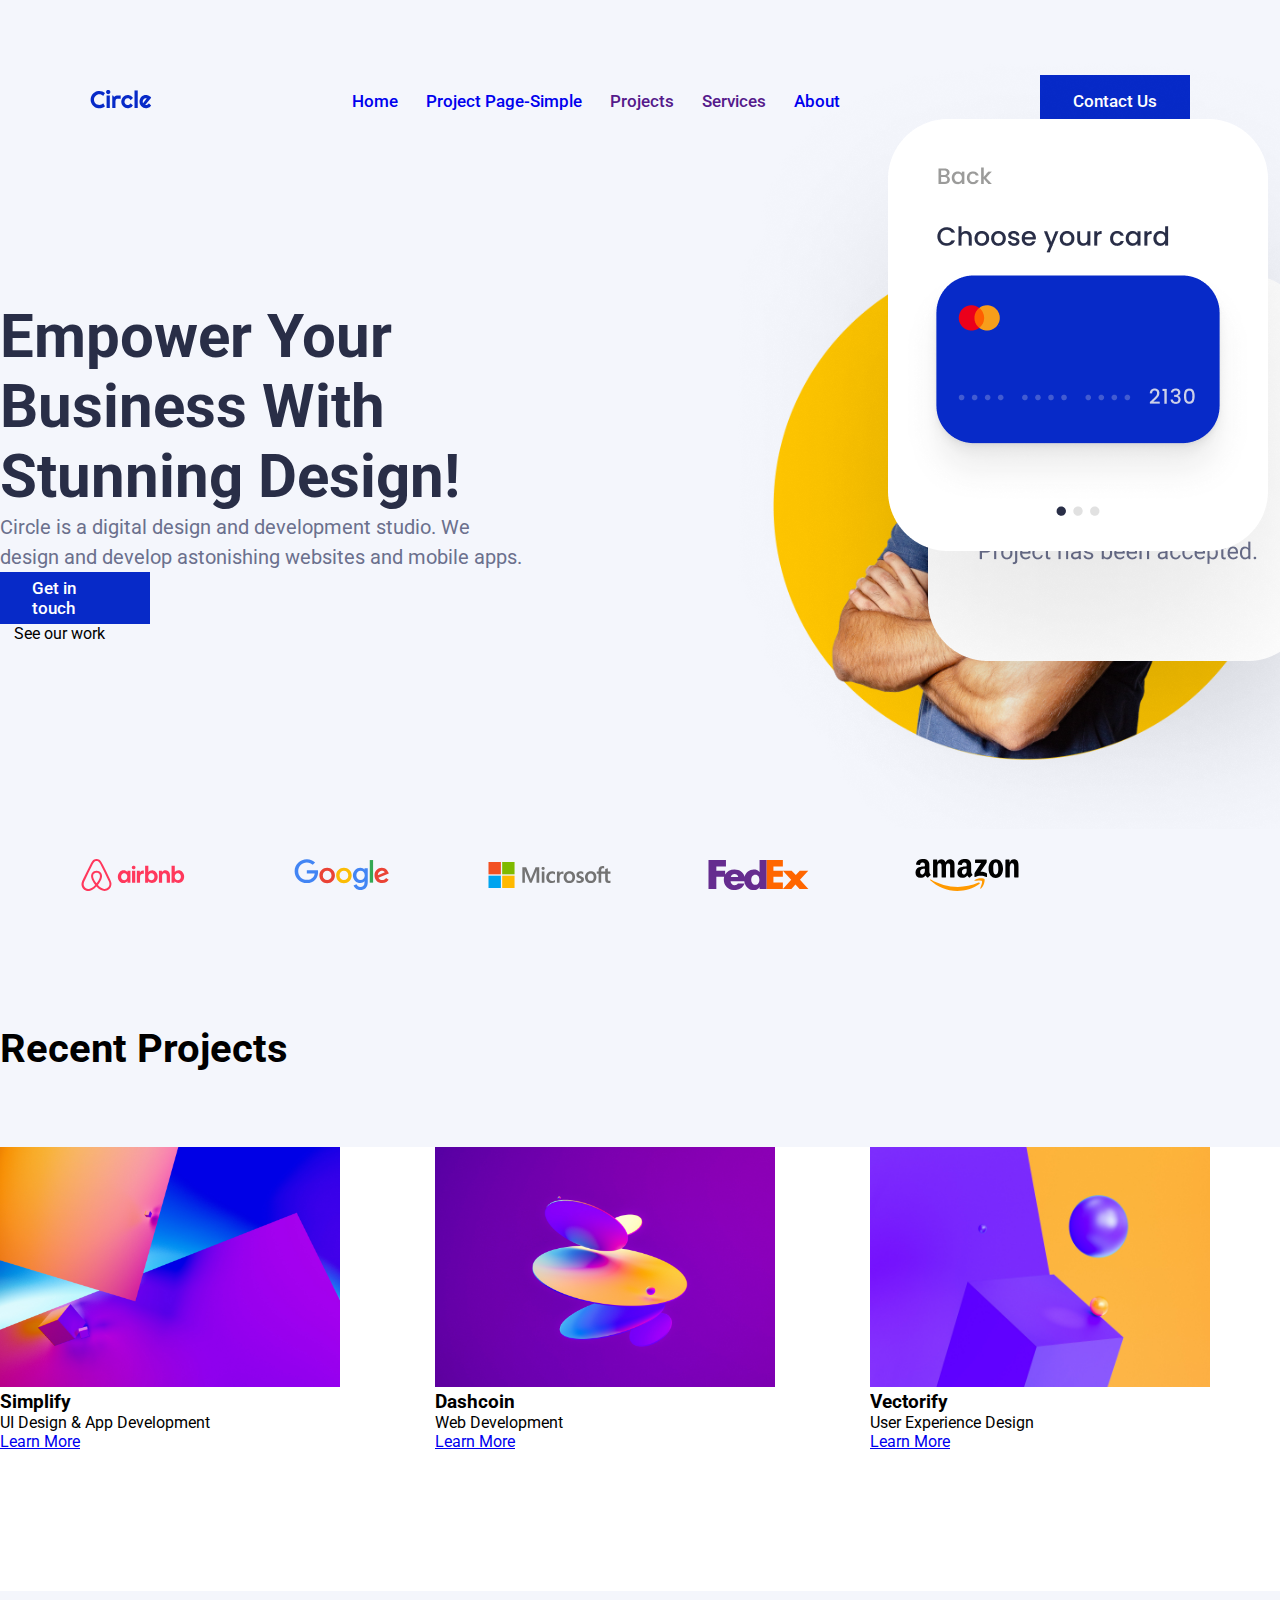
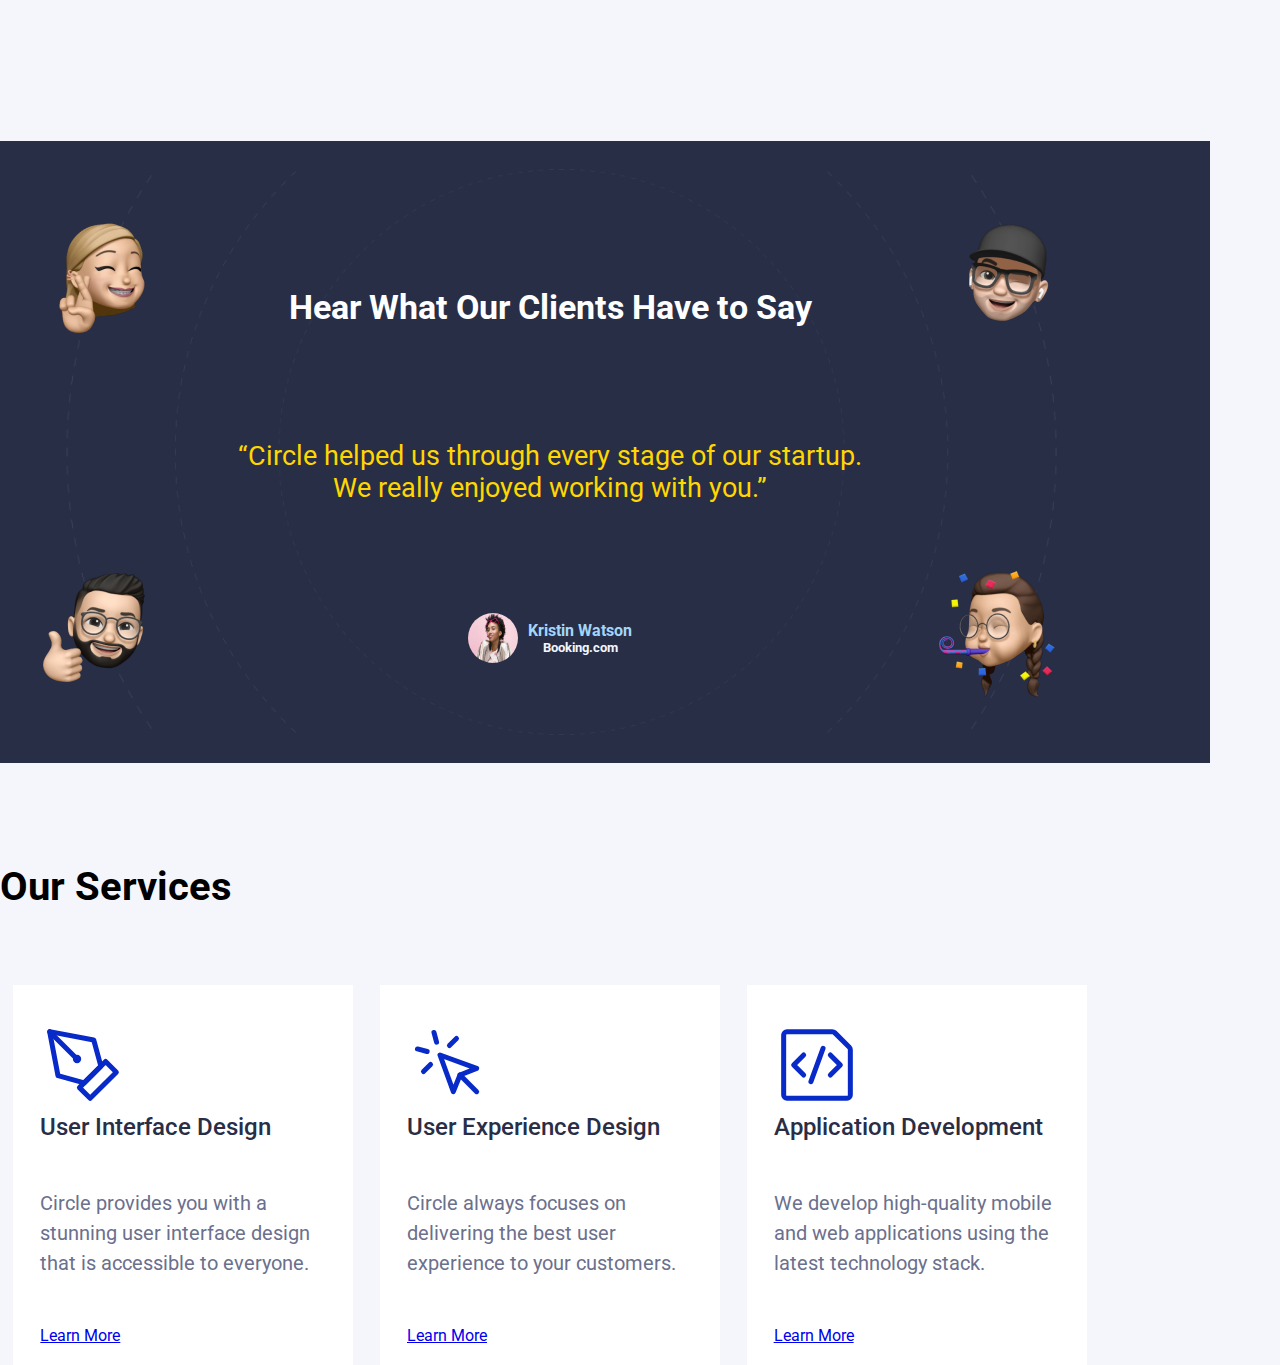
==== index.html @ 7c9b7e4e "trabajo con section de Hero" ====
<!DOCTYPE html>
<html lang="en">
  <head>
    <meta charset="UTF-8" />
    <meta http-equiv="X-UA-Compatible" content="IE=edge" />
    <meta name="viewport" content="width=device-width, initial-scale=1.0" />
    <title>Circle Agency</title>
    <link rel="stylesheet" href="/resources/styles/style.css">
  </head>
<body>
   <!--  1. Hacemos header con menu y con "burger" icon para moviles  
asignamos los classes para facilital nuestro trabajo enb futuro
-->
<header class="header">
  <div class="header__content _container">
   
    <div class="logo"><a href="/Home.html"><img src="/resources/images/logos/circle.svg" alt="logo de Circle Agency"></a></div>
  <div class="header__menu menu">
  
    <!-- asignamos classe para "burger" -->
    <div class="menu__icon icon-menu">
      <span></span>
      <span></span>
      <span></span>
    </div>
    <nav class="navbar">
      <ul class="menu__list">
        <li><a href="#" class="menu-link">Home</a></li>
        <li><a href="/project.html" class="menu-link">Project Page-Simple</a></li>
        <li><a href="" class="menu-link">Projects</a></li>
        <li><a  href="" class="menu-link">Services</a></li>
        <li><a href="/about-us.html" class="menu-link">About</a></li>
      </ul>
    </nav>
  </div>
  <div id="top-contact-btn" class="btn-blue">
    <a class="btn-blue" href="/contact-us.html">Contact Us</a>
  </div>
  </div>
    </header>
    
      <section class="heroSection">
        <div class="heroImage">

        
        <div class="imageHero">
          <div class="card1 cards"><img src="/resources/images/hero-section/card-1.png" alt="card1">

          </div>
          <div class="card2 cards"><img src="/resources/images/hero-section/card-2.png" alt="card2">
        </div>
        
      </div>    
        <div class="contentHero">
<h1>Empower Your Business With Stunning Design!</h1>
<p class="parafoHero">Circle is a digital design and development studio. We design and develop astonishing websites and mobile apps.</p>

        <div id="hero-contact-btn" class="btn-blue">
          <a class="btn-blue" href="/contact-us.html">Get in touch</a>
        </div>
        <div a href="#" class="menu-link">See our work</a></div>
    </div>
    </div>
      </section>
      <section id="brands" class="clients">
        <div>
          <img src="/resources/images/logos/airbnb-logo.svg" alt="Airbnb Logo" />
        </div>
        <div>

          <img src="./resources/images/logos/google-logo.svg" alt="Google Logo" />
        </div>
        <div>
          <img
            src="./resources/images/logos/microsoft-logo.svg"
            alt="Microsoft Logo"
          />
        </div>
        <div>
          <img src="./resources/images/logos/fedex-logo.svg" alt="FedEx Logo" />
        </div>
        <div id="amazon">
          <img src="./resources/images/logos/amazon-logo.svg" alt="Amazon Logo" />
        </div>

          
          </section>
          <!--  creamos section de proyectos terminados -->
        <section id="projects">
          <div class="title"><h2>Recent Projects</h2></div>
          <div class="projects-container">
            <div class="project">
                    <img src="./resources/images/projects-section/1.jpg" alt="">
                    <h3>Simplify</h3>
                    <p>UI Design & App Development</p>
                    <a href="#">Learn More</a>
                </div>
                <div class="project">
                    <img src="./resources/images/projects-section/2.jpg" alt="">
                    <h3>Dashcoin</h3>
                    <p>Web Development</p>
                    <a href="#">Learn More</a>
                </div>
                <div class="project">
                    <img src="./resources/images/projects-section/3.jpg" alt="">
                    <h3>Vectorify</h3>
                    <p>User Experience Design</p>
                    <a href="#">Learn More</a>
                </div>
         
            </div>
        </section>
<!-- Creamos section opinion de cliente -->
<section class="opinion">
  <h2>Hear What Our Clients Have to Say</h2>
  <p>“Circle helped us through every stage of our startup. <br> We really enjoyed working with you.”</p>
  
  <div class="AutorDeOpinion">
    <img src="./resources/images/testimonial-section/profile.png" alt="Kristin Watson picture">
    <div>
      <h4>Kristin Watson</h4>
      <h5>Booking.com</h5>
    </div>
  </div>
  <div class="memoji">
    <img src="./resources/images/testimonial-section/memoji-1.png" alt="" class="memoji-1">
    <img src="./resources/images/testimonial-section/memoji-2.png" alt="" class="memoji-2">
    <img src="./resources/images/testimonial-section/memoji-3.png" alt="" class="memoji-3">
    <img src="./resources/images/testimonial-section/memoji-4.png" alt="" class="memoji-4">
 
  </div>
</section>
<section id="services">
  <div><h2 class="titleServises">Our Services</h2></div>

<div class="services-section">
  
    <div class="service">
      <div id="campo1"></div>
      <h3>User Interface Design</h3>
      <p>
        Circle provides you with a stunning user interface design that is
        accessible to everyone.
      </p>
      <a href="#">Learn More</a>
    </div>
    <div class="service">
      <div id="campo2"></div>
      <h3>User Experience Design</h3>
      <p>
        Circle always focuses on delivering the best user experience to
        your customers.
      </p>
      <a href="#">Learn More</a>
    </div>
    <div class="service">
      <div id="campo3"></div>
      <h3>Application Development</h3>
      <p>
        We develop high-quality mobile and web applications using the
        latest technology stack.
      </p>
      <a href="#">Learn More</a>
    </div>
</div>
</section>
      <script src="/resources/js/contact.js"></script>
      <script src="/resources/js/index.js"></script>
      <script src="/resources/js/project.js"></script>
</body>
---- resources/styles/style.css ----
/*  Connectamos Fonts */
@import url("https://fonts.googleapis.com/css2?family=Cinzel&family=Roboto:wght@100;300;400;500&display=swap");

:root {
  --primary: #072ac8;
}

/* $maxWidthContainer:content 1320; */
/* limpiamos margin y padding de nuestro projecto */
* {
  margin: 0;
  padding: 0;
  box-sizing: border-box;
}
/* asignamos font-family "Roboto" y sant-serif a nuestro projecto */
body {
  font-family: "Roboto", sans-serif;
  max-width: 1440px;
  background-color: #F4F6FC;
}



/* ------------------------------------------------------------------------ */
/* ------------------------------ INDEX html ------------------------------ */
.header {
 
  height: 122px;
  
}
.header__content{
  display: flex;
  justify-content: space-between;
  align-items: center;
  width: 80vw;
  align-items: center;
  margin: 75px auto;
  width: 1100px;
}

.header__menu{

}

.menu__icon{
  position: static;
}
.menu__body {


}
.menu__list {
list-style-type: none; 
display: flex; 
 justify-content: space-evenly; 
 
height: 22px;

font-style: normal;
font-weight: 500;
font-size: 17px;
line-height: 130%;

color: #6B708D;

}
.menu-link {
text-decoration: none;
margin: 0px 14px; 
}
/* burger menu */
.icon-menu {
  display: none;
}
.btn-blue {
  background-color: #072ac8;
  color: white;
  font-weight: 500;
  font-size: 1.05rem;
  padding: 16px;
  text-decoration: none;
  display: flex;
justify-content: center; 
align-items: center;
width: 150px;
height: 52px;

}
.logo{
  
  /*  font-weight: 300;
  font-size: normal;  */
}
.menu__body{
  
}
.navbar{
  margin: 0px 14px;
}
.clients{
width: 1100px;
height: 96px;
display: flex;
justify-content: space-evenly;
align-items: center;

}
.clients div{
  width: 150px;
  text-align: center;
 
}
.title{
  margin: 100px 0 75px 0;
}
.title h2 {
  font-size: 2.5rem;
}
.projects-container{
  display: grid;
  grid-template-columns: repeat(3, 1fr);
  grid-template-rows: 1fr;
  grid-column-gap: 25px;
  grid-row-gap: 0px;
  background-color:white;
 
}
.project{
  
width: 340px;
height: 444px;
left: 170px;
top: 117px;
overflow: hidden;


}
.pageContainer{
  margin: 170px;

 
}

.project img{
width: 340px;
height: 240px;
}
.opinion{
  height: 622px;
  background-color: #292e47;
  background-image: url(/resources/images/testimonial-section/orbit.png);
  background-size: 91%;
  background-repeat: no-repeat;
  margin-top: 150px;
  max-width: 1320px;
  text-align: center;
  display: flex;
  flex-direction: column;
  justify-content: space-around;
  align-items: center;
  position: relative;
background-position: 60%;
margin-inline: -110px;
width: 1320px;
padding: 90px;

}

.opinion h2{
  color: white;
  font-size: 2.1rem;
}
.opinion p{
  width: 55%;
  color: gold;
  font-size: 1.7rem;
}
.AutorDeOpinion{
  
     display: flex;
  align-items: center;
  position: absolute;
  bottom: 100px;
} 
.AutorDeOpinion h4{
  color: #A2D6F9;;
}
.AutorDeOpinion h5{
  color: #F4F6FC;

}
.AutorDeOpinion img{
  width: 50px;
  height: 50px;
  border-radius: 50px;
  margin-right: 10px;
}
.memoji-2 {
  width: 150px;
  height: 150px;
  position: absolute;
  right: 10%;
  top: 10%;
  left: auto;
  bottom: auto;
}
.memoji-4 {
  width: 150px;
  height: 150px;
  position: absolute;
  right: 10%;
  bottom: 10%;
  left: auto;
  top: auto;
}
.memoji-3 {
  width: 150px;
  height: 150px;
  position: absolute;
  left: 10%;
  bottom: 10%;
  right: auto;
  top: auto;
}
.memoji-1 {
  width: 150px;
  height: 150px;
  position: absolute;
  left: 10%;
  top: 10%;
  right: auto;
  bottom: auto;
}
/* ------------------------------ Splash page ------------------------------ */

/* Your CSS code goes here */

/* ------ CIRCULAR ANIMATION ------ */

/* Your CSS code goes here */

/* ------------------------------ Navbar ------------------------------ */

/* Your CSS code goes here */

/* ------------------------------ Header ------------------------------ */
.heroImage{
  display: flex;
  flex-direction: row-reverse;
  align-items: center;
  justify-content: space-between;
}

.herosection{
  margin: 0 170px;
}
.imageHero{
  background-image: url(/resources/images/hero-section/hero-image.png);
  background-repeat: no-repeat;
width: 508px;
height: 632px;
background-size: 100%;
overflow: hidden;
}
.cards{
  height: 193px;
  width: 190px;
}
.card1{
  position: absolute;
width: 190px;
height: 216px;
left: 700px;
top: 25px;
}
.contentHero{
  width: 530px;
  height: 422px;
}
.contentHero h1{
  font-weight: 700;
  font-size: 60px;
  line-height: 70px;
  color: #292E47;
}
.parafoHero{
  font-weight: 400;
font-size: 20px;
line-height: 150%;
color: #6B708D;
}
/* ------------------------------ Partners ------------------------------ */

/* Your CSS code goes here */

/* ------------------------------ Recent projects ------------------------------ */

/* Your CSS code goes here */

/* ------------------------------ Client reviews ------------------------------ */

/* Your CSS code goes here */

/* ------------------------------ Services ------------------------------ */
#servises{
  position: absolute;
width: 1100px;
height: 497px;

}
.titleServises{
 margin: 100px 0px 75px 0px;
}
.services-section{
  display: flex;
  justify-content: space-around;
width: 1100px;
height: 380px;

}
.service{
background-color: #FFFFFF;
display: grid;
align-content: space-between;
padding-bottom: 20px;
width: 340px;
height: 380px;
}

#campo1{
  background-image: url(/resources/images/services-section/icons/1.svg);
  background-size: cover;
  background-position:center;
  background-repeat: no-repeat;
    height: 80px;
  width: 80px;
position: relative;
  left: 30px;
  top: 40px;
}
#campo2{
  background-image: url(/resources/images/services-section/icons/2.svg);
  background-size: cover;
  background-position:center;
  background-repeat: no-repeat;
  height: 80px;
  width: 80px;
  position: relative;
  left: 30px;
  top: 40px;
}
#campo3{
  background-image: url(/resources/images/services-section/icons/3.svg);
  background-size: cover;
  background-position:center;
  background-repeat: no-repeat;
  height: 80px;
  width: 80px;
  position: relative;
  left: 30px;
  top: 40px;
}
.projects-container >h3{
}
#services h2{
  font-style: normal;
  font-weight: 700;
  font-size: 40px;
  line-height: 47px;
}
.service h3{
  font-weight: 500;
  font-size: 24px;
  line-height: 28px;
  color: #292E47;
  margin: 27px;
}
.service p{
width: 280px;
height: 90px;
font-style: normal;
font-weight: 400;
font-size: 20px;
line-height: 150%;
color: #6B708D;
margin: 0px 27px 27px;
}
.service a{
  margin:  0px 27px;
}
/* ------------------------------ Questions form ------------------------------ */

/* Your CSS code goes here */

/* ------------------------------ Footer ------------------------------ */

/* Your CSS code goes here */

/* -------------------------------------------------------------------------- */
/* ------------------------------ PROJECT html ------------------------------ */
/* -------------------------------------------------------------------------- */

/* ------------------------------ Project main ------------------------------ */

/* Your CSS code goes here */

/* ----------------------------------------------------------------------------- */
/* ------------------------------ CONTACT-US html ------------------------------ */
/* ----------------------------------------------------------------------------- */

/* ------------------------------ Form ------------------------------ */

/* Your CSS code goes here */

/* ----------------------------------------------------------------------------- */
/* ------------------------------ About html ------------------------------ */
/* ----------------------------------------------------------------------------- */

/* Your CSS code goes here */

/* --------------------------------------------------------------------------- */
/* ------------------------------ MEDIA QUERIES ------------------------------ */
/* --------------------------------------------------------------------------- */

/* ------------------------- Smaller than 990px (tablet) ------------------------- */
@media (max-width: 990px) {
  
  /* Your CSS code goes here */
}

/* ------------------------- Smaller than 766px (mobile) ------------------------- */
@media (max-width: 766px) {
  .class{ condicion:llave;
    
  }
  /* Your CSS code goes here */
}

/* ------------------------------ Hamburguer menu ------------------------------ */

/* Your CSS code goes here */

/* ------------------------------ Alert ------------------------------ */

/* Your CSS code goes here */

/* ------------------------------ Sticky scroll bar ------------------------------ */

/* Your CSS code goes here */
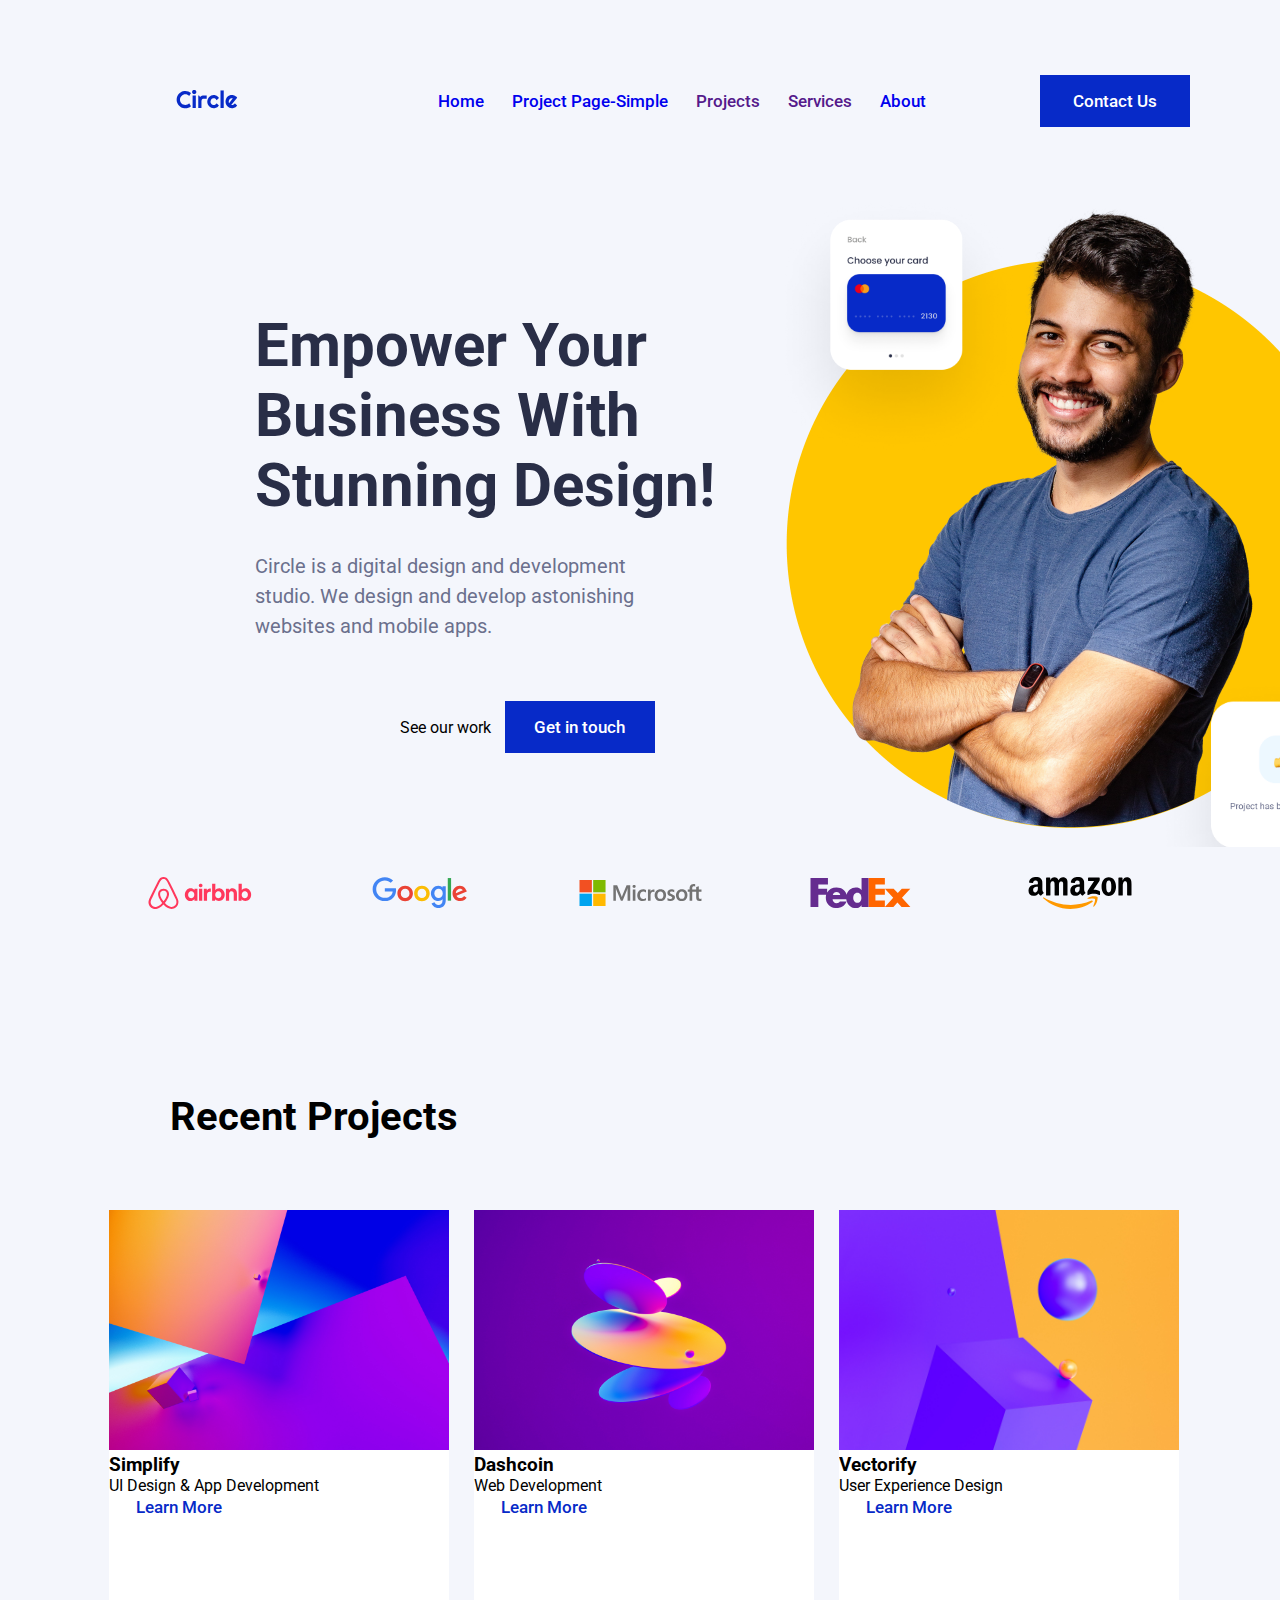
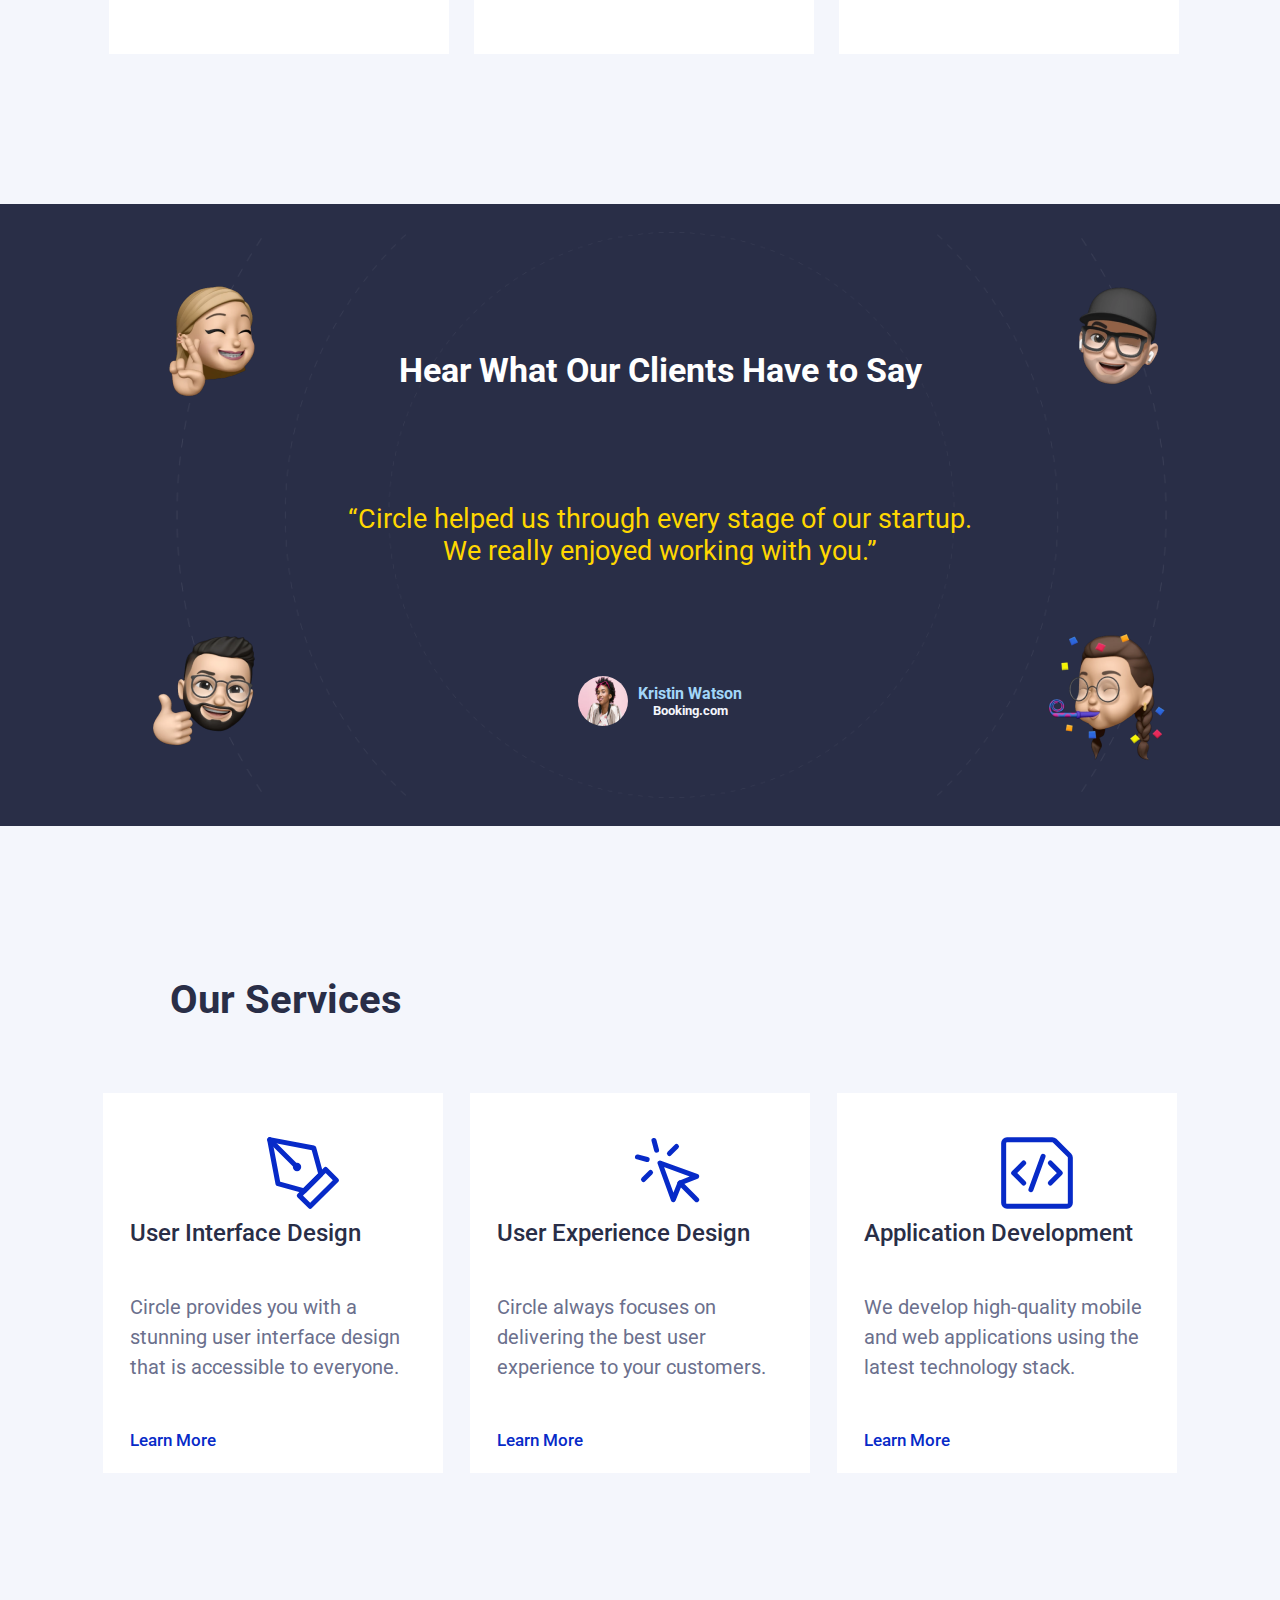
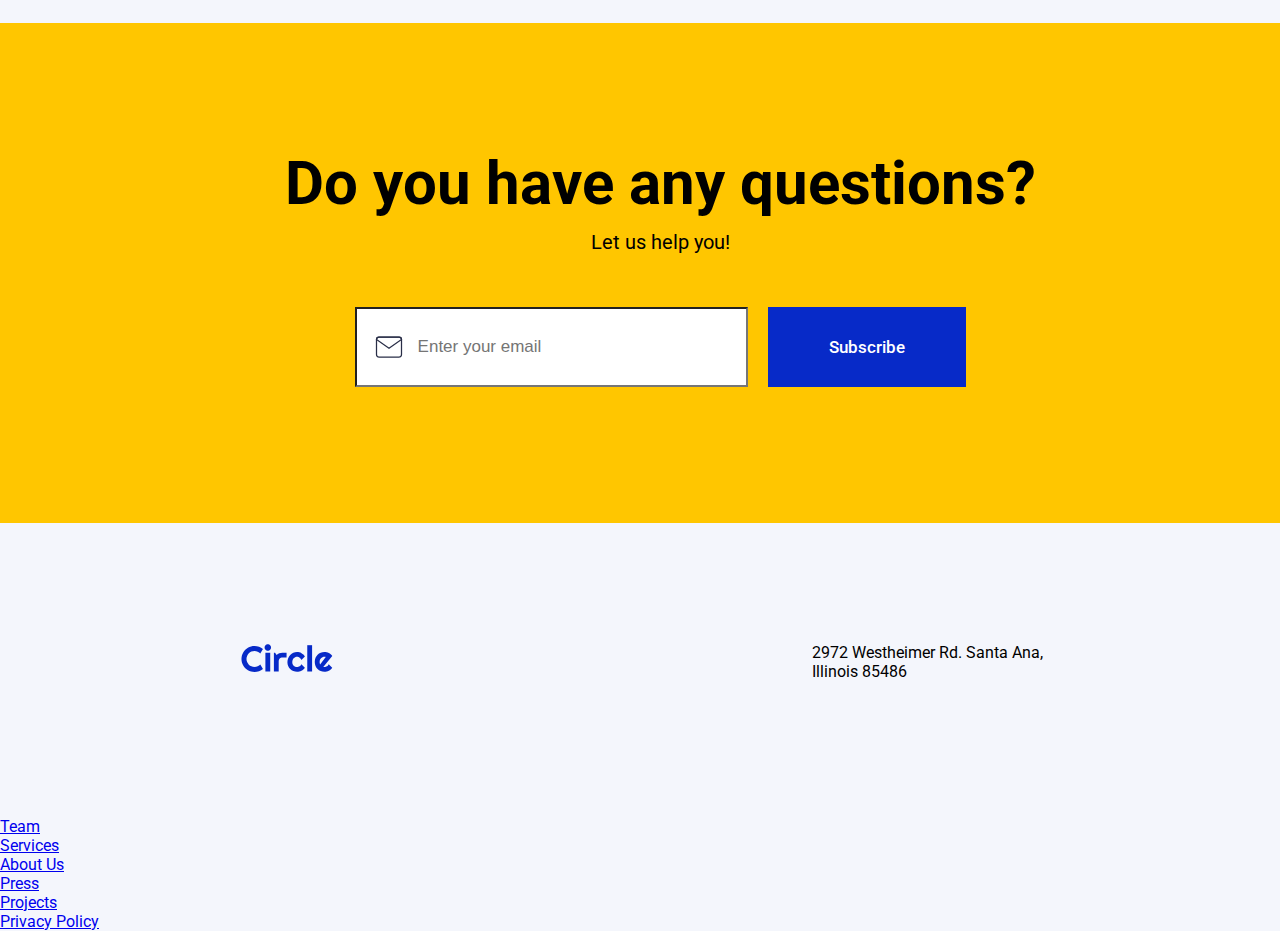
==== commit b7521199: "Casi terminada pagina principal" ====
--- a/index.html
+++ b/index.html
@@ -44,22 +44,21 @@
 
         
         <div class="imageHero">
-          <div class="card1 cards"><img src="/resources/images/hero-section/card-1.png" alt="card1">
+          <div class="card1"><img src="/resources/images/hero-section/card-1.png" alt="card1">
 
           </div>
-          <div class="card2 cards"><img src="/resources/images/hero-section/card-2.png" alt="card2">
+          <div class="card2"><img src="/resources/images/hero-section/card-2.png" alt="card2">
         </div>
         
       </div>    
         <div class="contentHero">
 <h1>Empower Your Business With Stunning Design!</h1>
 <p class="parafoHero">Circle is a digital design and development studio. We design and develop astonishing websites and mobile apps.</p>
-
+<div class="botonesHeroSection">
         <div id="hero-contact-btn" class="btn-blue">
           <a class="btn-blue" href="/contact-us.html">Get in touch</a>
         </div>
         <div a href="#" class="menu-link">See our work</a></div>
-    </div>
     </div>
       </section>
       <section id="brands" class="clients">
@@ -164,6 +163,32 @@
     </div>
 </div>
 </section>
+<section id="preguntas">
+  <div class="preguntas"><h2>Do you have any questions?</h2></div>
+  <p>Let us help you!</p>
+  <div class="emailPreguntas">
+    <input id="email-input" type="text" placeholder="Enter your email">
+    <a id="subscribeBtn" href="#">Subscribe</a>
+  </div>
+</section>
+<footer>
+  <div class="footer">
+    <div class="logoBotom">
+      <img src="/resources/images/logos/circle.svg" alt="Circle Agency Logo">
+    </div>
+    <div class="direction">
+      <p>2972 Westheimer Rd. Santa Ana,<br>Illinois 85486</p>
+    </div>
+  </div>
+  <div class="grid-links">
+    <a href="#"><div>Team</div></a>
+    <a href="#"><div>Services</div></a>
+    <a href="#"><div>About Us</div></a>
+    <a href="#"><div>Press</div></a>
+    <a href="#"><div>Projects</div></a>
+    <a href="#"><div>Privacy Policy</div></a>
+  </div>
+</footer>
       <script src="/resources/js/contact.js"></script>
       <script src="/resources/js/index.js"></script>
       <script src="/resources/js/project.js"></script>
--- a/resources/styles/style.css
+++ b/resources/styles/style.css
@@ -8,15 +8,17 @@
 /* $maxWidthContainer:content 1320; */
 /* limpiamos margin y padding de nuestro projecto */
 * {
-  margin: 0;
+  margin: 0px auto;
   padding: 0;
   box-sizing: border-box;
 }
+
 /* asignamos font-family "Roboto" y sant-serif a nuestro projecto */
 body {
   font-family: "Roboto", sans-serif;
   max-width: 1440px;
   background-color: #F4F6FC;
+
 }
 
 
@@ -24,11 +26,12 @@
 /* ------------------------------------------------------------------------ */
 /* ------------------------------ INDEX html ------------------------------ */
 .header {
- 
+
   height: 122px;
-  
-}
-.header__content{
+
+}
+
+.header__content {
   display: flex;
   justify-content: space-between;
   align-items: center;
@@ -38,114 +41,137 @@
   width: 1100px;
 }
 
-.header__menu{
-
-}
-
-.menu__icon{
+.header__menu {}
+
+.menu__icon {
   position: static;
 }
-.menu__body {
-
-
-}
+
+.menu__body {}
+
 .menu__list {
-list-style-type: none; 
-display: flex; 
- justify-content: space-evenly; 
- 
-height: 22px;
-
-font-style: normal;
-font-weight: 500;
-font-size: 17px;
-line-height: 130%;
-
-color: #6B708D;
-
-}
+  list-style-type: none;
+  display: flex;
+  justify-content: space-evenly;
+
+  height: 22px;
+
+  font-style: normal;
+  font-weight: 500;
+  font-size: 17px;
+  line-height: 130%;
+
+  color: #6B708D;
+
+}
+
 .menu-link {
-text-decoration: none;
-margin: 0px 14px; 
-}
+  text-decoration: none;
+  margin: 0px 14px;
+}
+
 /* burger menu */
 .icon-menu {
   display: none;
 }
+
 .btn-blue {
   background-color: #072ac8;
   color: white;
   font-weight: 500;
   font-size: 1.05rem;
-  padding: 16px;
   text-decoration: none;
   display: flex;
-justify-content: center; 
-align-items: center;
-width: 150px;
-height: 52px;
-
-}
-.logo{
-  
+  justify-content: center;
+  align-items: center;
+  width: 150px;
+  height: 52px;
+  margin: 0px;
+
+}
+
+.logo {
+
   /*  font-weight: 300;
   font-size: normal;  */
 }
-.menu__body{
-  
-}
-.navbar{
+
+.menu__body {}
+
+.navbar {
   margin: 0px 14px;
 }
-.clients{
-width: 1100px;
-height: 96px;
-display: flex;
-justify-content: space-evenly;
-align-items: center;
-
-}
-.clients div{
+
+.clients {
+  width: 1100px;
+  height: 96px;
+  display: flex;
+  justify-content: space-between;
+  align-items: center;
+  margin: auto;
+
+}
+
+.clients div {
   width: 150px;
   text-align: center;
- 
-}
-.title{
-  margin: 100px 0 75px 0;
-}
+
+}
+
+/* .title{
+  
+} */
 .title h2 {
   font-size: 2.5rem;
-}
-.projects-container{
+  margin-top: 150px;
+  margin-bottom: 70px;
+  margin-inline: 170px;
+}
+
+.projects-container {
   display: grid;
   grid-template-columns: repeat(3, 1fr);
   grid-template-rows: 1fr;
   grid-column-gap: 25px;
   grid-row-gap: 0px;
-  background-color:white;
- 
-}
-.project{
-  
-width: 340px;
-height: 444px;
-left: 170px;
-top: 117px;
-overflow: hidden;
-
-
-}
-.pageContainer{
+  /* 
+  background-color:white; */
+  max-width: 1063px;
+  margin: auto;
+}
+
+.project {
+
+  width: 340px;
+  height: 444px;
+  left: 170px;
+  top: 117px;
+  overflow: hidden;
+  background-color: #FFFFFF;
+}
+
+.project a {
+  margin: 0px 27px;
+  text-decoration: none;
+  color: #072AC8;
+  font-style: normal;
+  font-weight: 500;
+  font-size: 17px;
+  line-height: 150%;
+}
+
+.pageContainer {
   margin: 170px;
 
- 
-}
-
-.project img{
-width: 340px;
-height: 240px;
-}
-.opinion{
+
+}
+
+.project img {
+  width: 340px;
+  height: 240px;
+}
+
+.opinion {
   height: 622px;
   background-color: #292e47;
   background-image: url(/resources/images/testimonial-section/orbit.png);
@@ -159,42 +185,49 @@
   justify-content: space-around;
   align-items: center;
   position: relative;
-background-position: 60%;
-margin-inline: -110px;
-width: 1320px;
-padding: 90px;
-
-}
-
-.opinion h2{
+  background-position: 60%;
+  margin-inline: auto;
+  width: 1320px;
+  padding: 90px;
+
+}
+
+.opinion h2 {
   color: white;
   font-size: 2.1rem;
 }
-.opinion p{
+
+.opinion p {
   width: 55%;
   color: gold;
   font-size: 1.7rem;
 }
-.AutorDeOpinion{
-  
-     display: flex;
+
+.AutorDeOpinion {
+
+  display: flex;
   align-items: center;
   position: absolute;
   bottom: 100px;
-} 
-.AutorDeOpinion h4{
-  color: #A2D6F9;;
-}
-.AutorDeOpinion h5{
+}
+
+.AutorDeOpinion h4 {
+  color: #A2D6F9;
+  ;
+}
+
+.AutorDeOpinion h5 {
   color: #F4F6FC;
 
 }
-.AutorDeOpinion img{
+
+.AutorDeOpinion img {
   width: 50px;
   height: 50px;
   border-radius: 50px;
   margin-right: 10px;
 }
+
 .memoji-2 {
   width: 150px;
   height: 150px;
@@ -204,6 +237,7 @@
   left: auto;
   bottom: auto;
 }
+
 .memoji-4 {
   width: 150px;
   height: 150px;
@@ -213,6 +247,7 @@
   left: auto;
   top: auto;
 }
+
 .memoji-3 {
   width: 150px;
   height: 150px;
@@ -222,6 +257,7 @@
   right: auto;
   top: auto;
 }
+
 .memoji-1 {
   width: 150px;
   height: 150px;
@@ -231,6 +267,7 @@
   right: auto;
   bottom: auto;
 }
+
 /* ------------------------------ Splash page ------------------------------ */
 
 /* Your CSS code goes here */
@@ -244,51 +281,79 @@
 /* Your CSS code goes here */
 
 /* ------------------------------ Header ------------------------------ */
-.heroImage{
+.heroImage {
   display: flex;
   flex-direction: row-reverse;
   align-items: center;
-  justify-content: space-between;
-}
-
-.herosection{
+  justify-content: space-around;
+  width: 1440px;
+  height: 650px;
+}
+
+.herosection {
   margin: 0 170px;
 }
-.imageHero{
+
+.imageHero {
   background-image: url(/resources/images/hero-section/hero-image.png);
   background-repeat: no-repeat;
-width: 508px;
-height: 632px;
-background-size: 100%;
-overflow: hidden;
-}
-.cards{
-  height: 193px;
-  width: 190px;
-}
-.card1{
-  position: absolute;
-width: 190px;
-height: 216px;
-left: 700px;
-top: 25px;
-}
-.contentHero{
+  width: 570px;
+  height: 650px;
+  background-size: 100%;
+  overflow: hidden;
+  position: relative;
+}
+
+.imageHero img {
+  width: 46%;
+
+}
+
+.card1 {
+  position: relative;
+  top: -10px;
+  right: 20px;
+}
+
+.card2 {
+  position: relative;
+  left: 367px;
+  top: 191px;
+}
+
+.contentHero {
   width: 530px;
   height: 422px;
-}
-.contentHero h1{
+  position: relative;
+  left: 170px;
+}
+
+.contentHero h1 {
   font-weight: 700;
   font-size: 60px;
   line-height: 70px;
   color: #292E47;
 }
-.parafoHero{
+
+.parafoHero {
   font-weight: 400;
-font-size: 20px;
-line-height: 150%;
-color: #6B708D;
-}
+  font-size: 20px;
+  line-height: 150%;
+  color: #6B708D;
+  width: 435px;
+  height: 90px;
+  margin-bottom: 60px;
+  margin-top: 30px;
+  margin-inline: 0px;
+}
+
+.botonesHeroSection {
+  display: flex;
+  flex-direction: row-reverse;
+  align-items: center;
+  justify-content: center;
+}
+
 /* ------------------------------ Partners ------------------------------ */
 
 /* Your CSS code goes here */
@@ -302,46 +367,40 @@
 /* Your CSS code goes here */
 
 /* ------------------------------ Services ------------------------------ */
-#servises{
+#servises {
   position: absolute;
-width: 1100px;
-height: 497px;
-
-}
-.titleServises{
- margin: 100px 0px 75px 0px;
-}
-.services-section{
+  width: 1100px;
+  height: 497px;
+
+}
+
+.titleServises {
+  margin: 150px 170px 70px 170px;
+  color: #292E47;
+  max-width: 1100px;
+}
+
+.services-section {
   display: flex;
   justify-content: space-around;
-width: 1100px;
-height: 380px;
-
-}
-.service{
-background-color: #FFFFFF;
-display: grid;
-align-content: space-between;
-padding-bottom: 20px;
-width: 340px;
-height: 380px;
-}
-
-#campo1{
+  width: 1100px;
+  height: 380px;
+
+}
+
+.service {
+  background-color: #FFFFFF;
+  display: grid;
+  align-content: space-between;
+  padding-bottom: 20px;
+  width: 340px;
+  height: 380px;
+}
+
+#campo1 {
   background-image: url(/resources/images/services-section/icons/1.svg);
   background-size: cover;
-  background-position:center;
-  background-repeat: no-repeat;
-    height: 80px;
-  width: 80px;
-position: relative;
-  left: 30px;
-  top: 40px;
-}
-#campo2{
-  background-image: url(/resources/images/services-section/icons/2.svg);
-  background-size: cover;
-  background-position:center;
+  background-position: center;
   background-repeat: no-repeat;
   height: 80px;
   width: 80px;
@@ -349,10 +408,11 @@
   left: 30px;
   top: 40px;
 }
-#campo3{
-  background-image: url(/resources/images/services-section/icons/3.svg);
+
+#campo2 {
+  background-image: url(/resources/images/services-section/icons/2.svg);
   background-size: cover;
-  background-position:center;
+  background-position: center;
   background-repeat: no-repeat;
   height: 80px;
   width: 80px;
@@ -360,34 +420,57 @@
   left: 30px;
   top: 40px;
 }
-.projects-container >h3{
-}
-#services h2{
+
+#campo3 {
+  background-image: url(/resources/images/services-section/icons/3.svg);
+  background-size: cover;
+  background-position: center;
+  background-repeat: no-repeat;
+  height: 80px;
+  width: 80px;
+  position: relative;
+  left: 30px;
+  top: 40px;
+}
+
+.projects-container {}
+
+#services h2 {
   font-style: normal;
   font-weight: 700;
   font-size: 40px;
   line-height: 47px;
 }
-.service h3{
+
+.service h3 {
   font-weight: 500;
   font-size: 24px;
   line-height: 28px;
   color: #292E47;
   margin: 27px;
 }
-.service p{
-width: 280px;
-height: 90px;
-font-style: normal;
-font-weight: 400;
-font-size: 20px;
-line-height: 150%;
-color: #6B708D;
-margin: 0px 27px 27px;
-}
-.service a{
-  margin:  0px 27px;
-}
+
+.service p {
+  width: 280px;
+  height: 90px;
+  font-style: normal;
+  font-weight: 400;
+  font-size: 20px;
+  line-height: 150%;
+  color: #6B708D;
+  margin: 0px 27px 27px;
+}
+
+.service a {
+  margin: 0px 27px;
+  text-decoration: none;
+  color: #072AC8;
+  font-style: normal;
+  font-weight: 500;
+  font-size: 17px;
+  line-height: 150%;
+}
+
 /* ------------------------------ Questions form ------------------------------ */
 
 /* Your CSS code goes here */
@@ -410,13 +493,96 @@
 
 /* ------------------------------ Form ------------------------------ */
 
-/* Your CSS code goes here */
+#preguntas {
+  width: 1320px;
+  height: 500px;
+  background-color: #FFC600;
+  margin-top: 150px;
+  max-width: 1320px;
+  text-align: center;
+  display: flex;
+  flex-direction: column;
+  justify-content: center;
+  align-items: center;
+}
+
+.preguntas {
+  font-weight: 700;
+  font-size: 40px;
+  line-height: 47px;
+}
+
+#preguntas p {
+  width: 139px;
+  height: 30px;
+  left: 481px;
+  top: 67px;
+  font-weight: 400;
+  font-size: 20px;
+  line-height: 150%;
+  margin: 20px 0 50px;
+
+
+
+}
+
+.emailPreguntas a {
+  background: #072AC8;
+  text-decoration: none;
+  font-weight: 500;
+  font-size: 17px;
+  color: #FFFFFF;
+}
+
+.emailPreguntas {
+  display: flex;
+}
+
+#email-input {
+  background-image: url(/resources/images/newsletter/icon/mail.svg);
+  background-repeat: no-repeat;
+  background-position: 5%;
+  padding-left: 10%;
+  width: 393px;
+  height: 80px;
+  font-weight: 400;
+  font-size: 17px;
+  line-height: 150%;
+
+}
+
+#subscribeBtn {
+  width: 198px;
+  height: 80px;
+  display: flex;
+  justify-content: center;
+  align-items: center;
+  margin-left: 20px;
+
+}
 
 /* ----------------------------------------------------------------------------- */
 /* ------------------------------ About html ------------------------------ */
 /* ----------------------------------------------------------------------------- */
-
-/* Your CSS code goes here */
+.footer {
+  display: flex;
+  justify-content: space-between;
+  margin-top: 120px;
+  margin-bottom: 120px;
+
+
+}
+
+.logoBotom {
+  max-width: 1440px;
+}
+.logoBotom img{
+  width: 100px;
+  margin-bottom: 20px;
+  height: 30px;
+  left: 170px;
+  top: 30px;
+}
 
 /* --------------------------------------------------------------------------- */
 /* ------------------------------ MEDIA QUERIES ------------------------------ */
@@ -424,15 +590,17 @@
 
 /* ------------------------- Smaller than 990px (tablet) ------------------------- */
 @media (max-width: 990px) {
-  
+
   /* Your CSS code goes here */
 }
 
 /* ------------------------- Smaller than 766px (mobile) ------------------------- */
 @media (max-width: 766px) {
-  .class{ condicion:llave;
-    
+  .class {
+    condicion: llave;
+
   }
+
   /* Your CSS code goes here */
 }
 
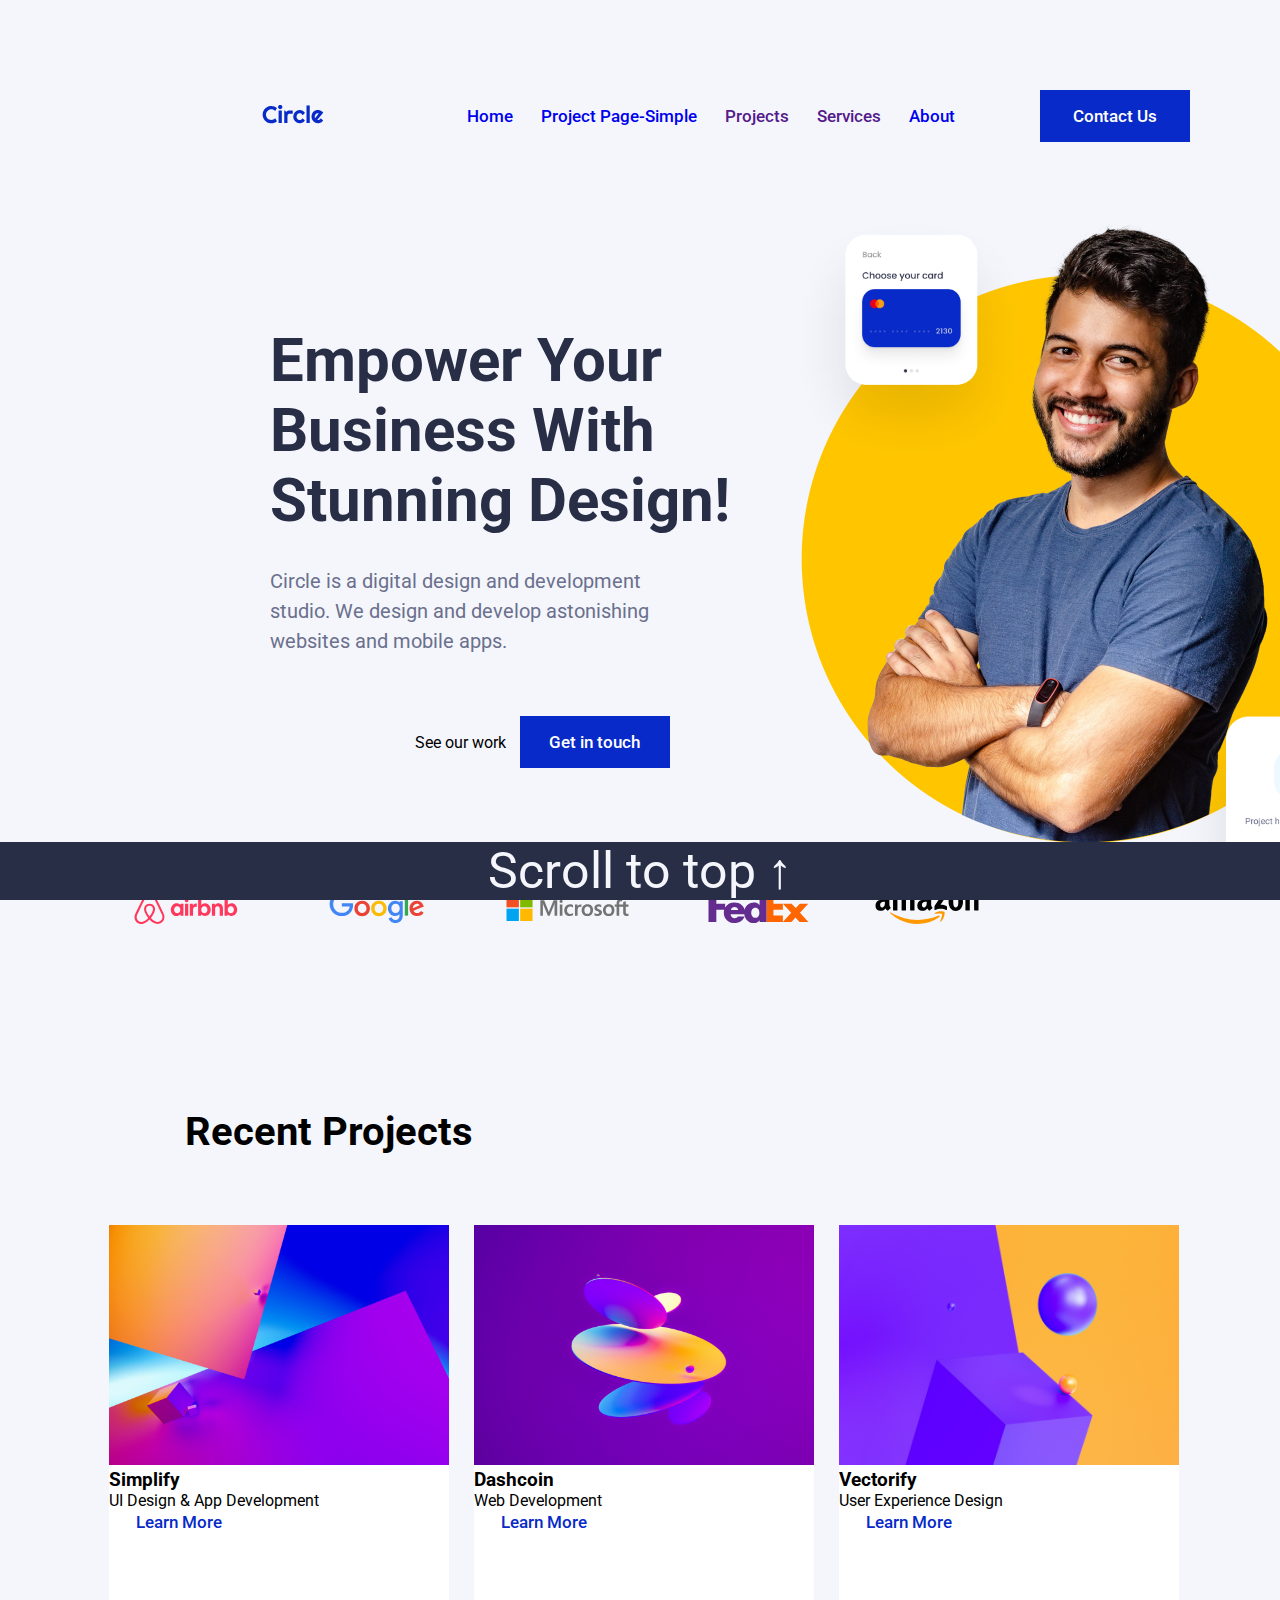
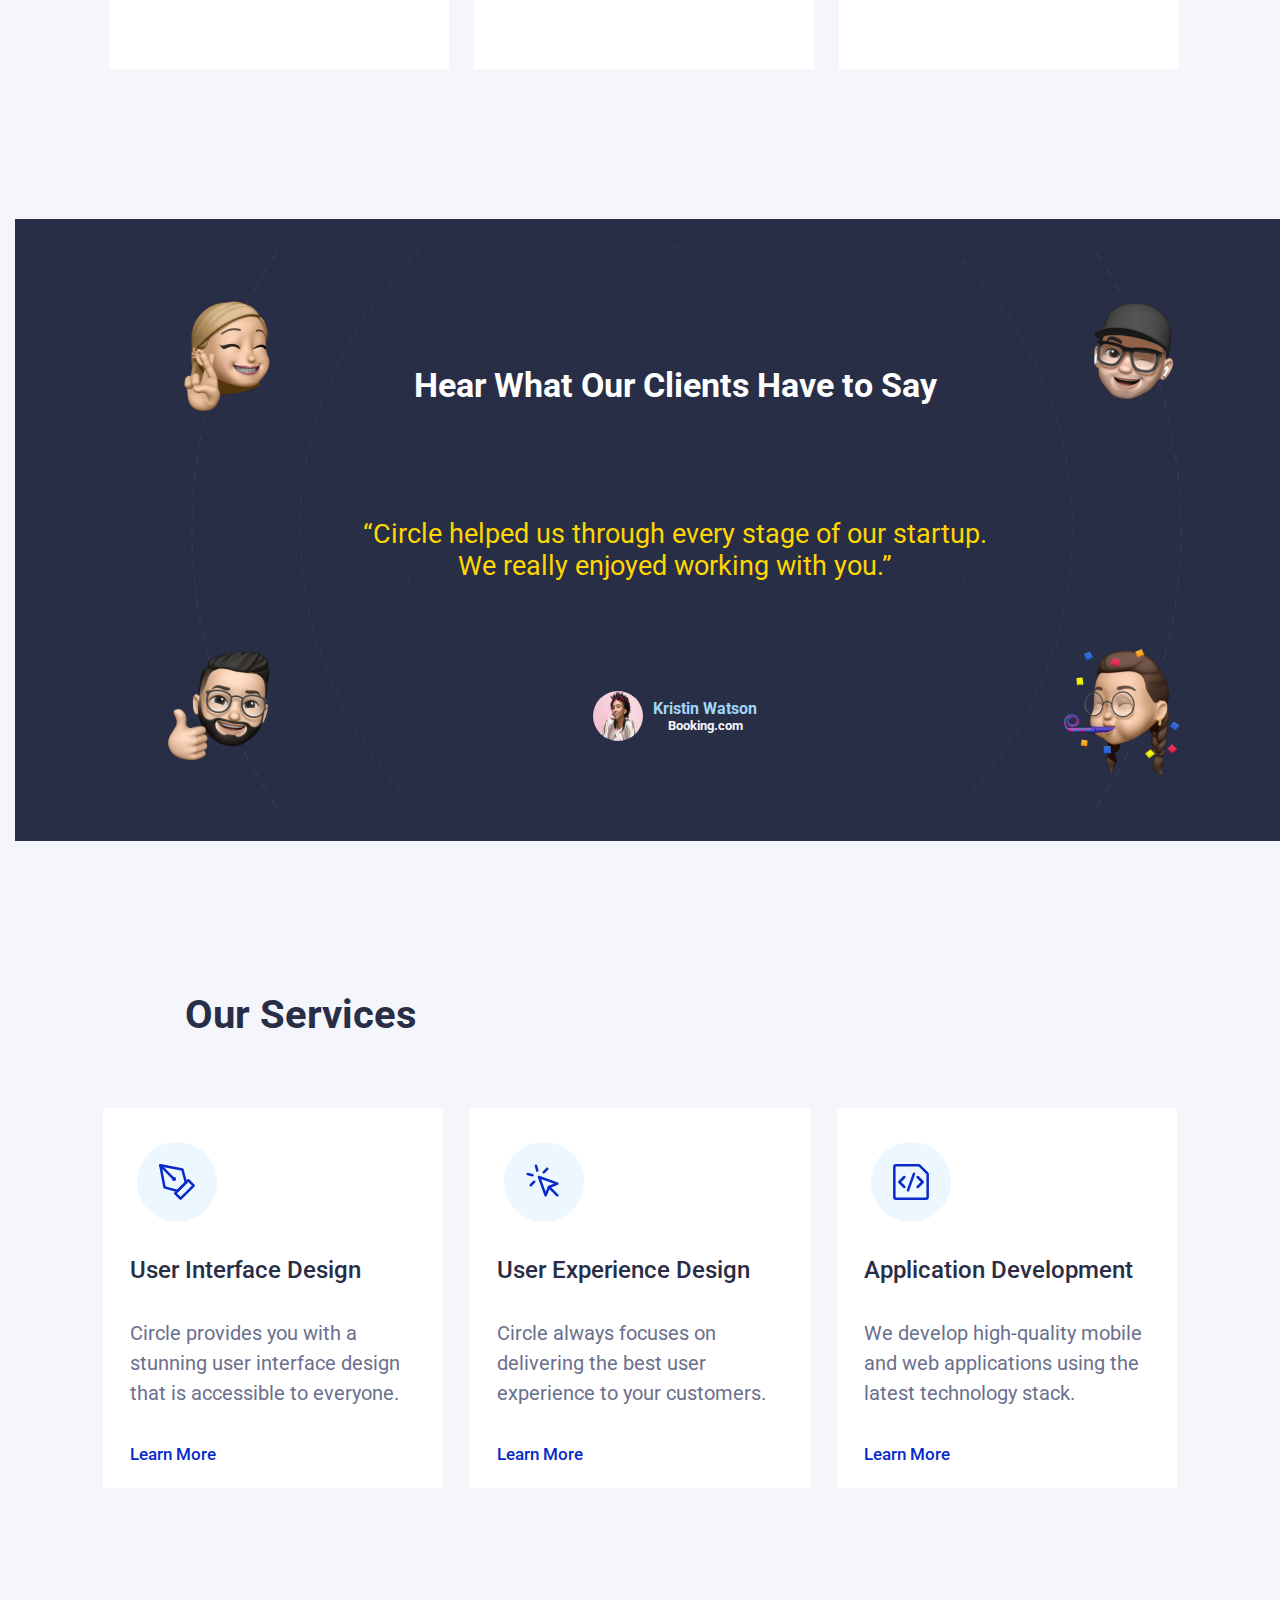
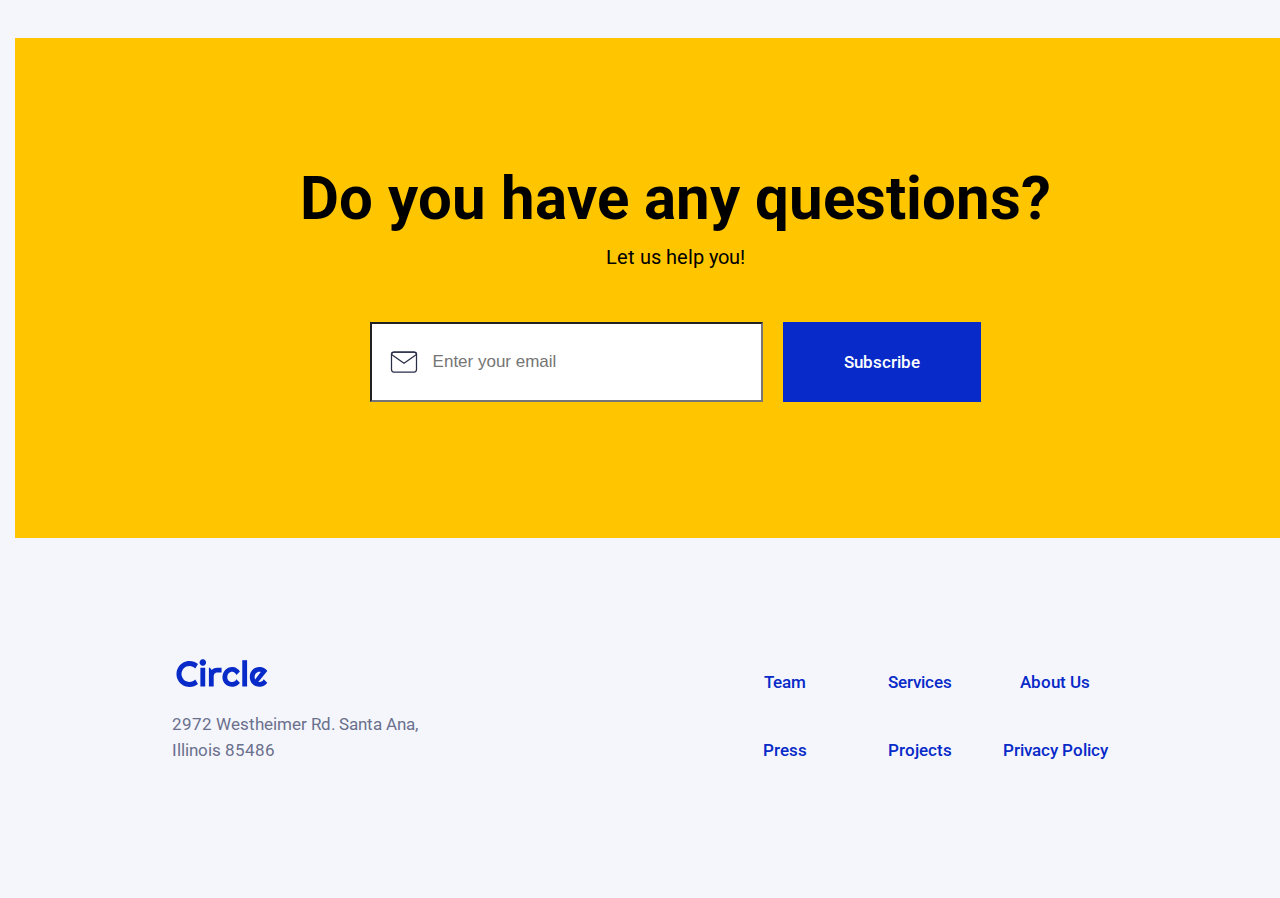
==== commit 8933944a: "Pagina principal sin fetch y no ajustado para mobiles" ====
--- a/index.html
+++ b/index.html
@@ -1,195 +1,219 @@
 <!DOCTYPE html>
 <html lang="en">
-  <head>
-    <meta charset="UTF-8" />
-    <meta http-equiv="X-UA-Compatible" content="IE=edge" />
-    <meta name="viewport" content="width=device-width, initial-scale=1.0" />
-    <title>Circle Agency</title>
-    <link rel="stylesheet" href="/resources/styles/style.css">
-  </head>
+
+<head>
+  <meta charset="UTF-8" />
+  <meta http-equiv="X-UA-Compatible" content="IE=edge" />
+  <meta name="viewport" content="width=device-width, initial-scale=1.0" />
+  <title>Circle Agency</title>
+  <link rel="stylesheet" href="/resources/styles/style.css">
+</head>
+
 <body>
-   <!--  1. Hacemos header con menu y con "burger" icon para moviles  
+  <div><a id='scroolToTop'></div>
+  <!--  1. Hacemos header con menu y con "burger" icon para moviles  
 asignamos los classes para facilital nuestro trabajo enb futuro
 -->
-<header class="header">
-  <div class="header__content _container">
-   
-    <div class="logo"><a href="/Home.html"><img src="/resources/images/logos/circle.svg" alt="logo de Circle Agency"></a></div>
-  <div class="header__menu menu">
-  
-    <!-- asignamos classe para "burger" -->
-    <div class="menu__icon icon-menu">
-      <span></span>
-      <span></span>
-      <span></span>
-    </div>
-    <nav class="navbar">
-      <ul class="menu__list">
-        <li><a href="#" class="menu-link">Home</a></li>
-        <li><a href="/project.html" class="menu-link">Project Page-Simple</a></li>
-        <li><a href="" class="menu-link">Projects</a></li>
-        <li><a  href="" class="menu-link">Services</a></li>
-        <li><a href="/about-us.html" class="menu-link">About</a></li>
-      </ul>
-    </nav>
-  </div>
-  <div id="top-contact-btn" class="btn-blue">
-    <a class="btn-blue" href="/contact-us.html">Contact Us</a>
-  </div>
-  </div>
+  <div class="conteiner">
+    <header class="header">
+      <div class="header__content _container">
+
+        <div class="logo"><a href="/Home.html"><img src="/resources/images/logos/circle.svg"
+              alt="logo de Circle Agency"></a></div>
+        <div class="header__menu menu">
+
+          <!-- asignamos classe para "burger" -->
+          <div class="menu__icon icon-menu">
+            <span></span>
+            <span></span>
+            <span></span>
+          </div>
+          <nav class="navbar">
+            <ul class="menu__list">
+              <li><a href="#" class="menu-link">Home</a></li>
+              <li><a href="/project.html" class="menu-link">Project Page-Simple</a></li>
+              <li><a href="" class="menu-link">Projects</a></li>
+              <li><a href="" class="menu-link">Services</a></li>
+              <li><a href="/about-us.html" class="menu-link">About</a></li>
+            </ul>
+          </nav>
+        </div>
+        <div id="top-contact-btn" class="btn-blue">
+          <a class="btn-blue" href="/contact-us.html">Contact Us</a>
+        </div>
+      </div>
     </header>
-    
-      <section class="heroSection">
-        <div class="heroImage">
-
-        
+
+    <section class="heroSection">
+      <div class="heroImage">
+
+
         <div class="imageHero">
           <div class="card1"><img src="/resources/images/hero-section/card-1.png" alt="card1">
 
           </div>
           <div class="card2"><img src="/resources/images/hero-section/card-2.png" alt="card2">
-        </div>
-        
-      </div>    
+          </div>
+
+        </div>
         <div class="contentHero">
-<h1>Empower Your Business With Stunning Design!</h1>
-<p class="parafoHero">Circle is a digital design and development studio. We design and develop astonishing websites and mobile apps.</p>
-<div class="botonesHeroSection">
-        <div id="hero-contact-btn" class="btn-blue">
-          <a class="btn-blue" href="/contact-us.html">Get in touch</a>
-        </div>
-        <div a href="#" class="menu-link">See our work</a></div>
-    </div>
-      </section>
-      <section id="brands" class="clients">
+          <h1>Empower Your Business With Stunning Design!</h1>
+          <p class="parafoHero">Circle is a digital design and development studio. We design and develop astonishing
+            websites and mobile apps.</p>
+          <div class="botonesHeroSection">
+            <div id="hero-contact-btn" class="btn-blue">
+              <a class="btn-blue" href="/contact-us.html">Get in touch</a>
+            </div>
+            <div a href="#" class="menu-link">See our work</a></div>
+          </div>
+    </section>
+    <section id="brands" class="clients">
+      <div> <a href="https://www.airbnb.es/" target="_blank" ><img src="/resources/images/logos/airbnb-logo.svg" alt="Airbnb Logo" /></a>
+        
+      </div>
+      <div>
+<a href="https://www.google.com/" target="_blank" ><img src="./resources/images/logos/google-logo.svg" alt="Google Logo" /></a>
+        
+      </div>
+      <div><a href="https://www.microsoft.com/" target="_blank" ><img src="./resources/images/logos/microsoft-logo.svg" alt="Microsoft Logo" /></a>
+        
+      </div>
+      <div><a href="https://www.fedex.com/" target="_blank" ><img src="./resources/images/logos/fedex-logo.svg" alt="FedEx Logo" /></a>
+        
+      </div><a href="https://www.amazon.com/" target="_blank"><img src="./resources/images/logos/amazon-logo.svg" alt="Amazon Logo" /></a>
+      <div id="amazon">
+        
+      </div>
+
+
+    </section>
+    <!--  creamos section de proyectos terminados -->
+    <section id="projects">
+      <div class="title">
+        <h2>Recent Projects</h2>
+      </div>
+      <div class="projects-container">
+        <div class="project">
+          <img src="./resources/images/projects-section/1.jpg" alt="">
+          <h3>Simplify</h3>
+          <p>UI Design & App Development</p>
+          <a href="#">Learn More</a>
+        </div>
+        <div class="project">
+          <img src="./resources/images/projects-section/2.jpg" alt="">
+          <h3>Dashcoin</h3>
+          <p>Web Development</p>
+          <a href="#">Learn More</a>
+        </div>
+        <div class="project">
+          <img src="./resources/images/projects-section/3.jpg" alt="">
+          <h3>Vectorify</h3>
+          <p>User Experience Design</p>
+          <a href="#">Learn More</a>
+        </div>
+
+      </div>
+    </section>
+    <!-- Creamos section opinion de cliente -->
+    <section class="opinion">
+      <h2>Hear What Our Clients Have to Say</h2>
+      <p>“Circle helped us through every stage of our startup. <br> We really enjoyed working with you.”</p>
+
+      <div class="AutorDeOpinion">
+        <img src="./resources/images/testimonial-section/profile.png" alt="Kristin Watson picture">
         <div>
-          <img src="/resources/images/logos/airbnb-logo.svg" alt="Airbnb Logo" />
-        </div>
-        <div>
-
-          <img src="./resources/images/logos/google-logo.svg" alt="Google Logo" />
-        </div>
-        <div>
-          <img
-            src="./resources/images/logos/microsoft-logo.svg"
-            alt="Microsoft Logo"
-          />
-        </div>
-        <div>
-          <img src="./resources/images/logos/fedex-logo.svg" alt="FedEx Logo" />
-        </div>
-        <div id="amazon">
-          <img src="./resources/images/logos/amazon-logo.svg" alt="Amazon Logo" />
-        </div>
-
-          
-          </section>
-          <!--  creamos section de proyectos terminados -->
-        <section id="projects">
-          <div class="title"><h2>Recent Projects</h2></div>
-          <div class="projects-container">
-            <div class="project">
-                    <img src="./resources/images/projects-section/1.jpg" alt="">
-                    <h3>Simplify</h3>
-                    <p>UI Design & App Development</p>
-                    <a href="#">Learn More</a>
-                </div>
-                <div class="project">
-                    <img src="./resources/images/projects-section/2.jpg" alt="">
-                    <h3>Dashcoin</h3>
-                    <p>Web Development</p>
-                    <a href="#">Learn More</a>
-                </div>
-                <div class="project">
-                    <img src="./resources/images/projects-section/3.jpg" alt="">
-                    <h3>Vectorify</h3>
-                    <p>User Experience Design</p>
-                    <a href="#">Learn More</a>
-                </div>
-         
-            </div>
-        </section>
-<!-- Creamos section opinion de cliente -->
-<section class="opinion">
-  <h2>Hear What Our Clients Have to Say</h2>
-  <p>“Circle helped us through every stage of our startup. <br> We really enjoyed working with you.”</p>
-  
-  <div class="AutorDeOpinion">
-    <img src="./resources/images/testimonial-section/profile.png" alt="Kristin Watson picture">
-    <div>
-      <h4>Kristin Watson</h4>
-      <h5>Booking.com</h5>
-    </div>
+          <h4>Kristin Watson</h4>
+          <h5>Booking.com</h5>
+        </div>
+      </div>
+      <div class="memoji">
+        <img src="./resources/images/testimonial-section/memoji-1.png" alt="" class="memoji-1">
+        <img src="./resources/images/testimonial-section/memoji-2.png" alt="" class="memoji-2">
+        <img src="./resources/images/testimonial-section/memoji-3.png" alt="" class="memoji-3">
+        <img src="./resources/images/testimonial-section/memoji-4.png" alt="" class="memoji-4">
+
+      </div>
+    </section>
+    <section id="services">
+      <div>
+        <h2 class="titleServises">Our Services</h2>
+      </div>
+
+      <div class="services-section">
+
+        <div class="service">
+          <div id="campo1"></div>
+          <h3>User Interface Design</h3>
+          <p>
+            Circle provides you with a stunning user interface design that is
+            accessible to everyone.
+          </p>
+          <a href="#">Learn More</a>
+        </div>
+        <div class="service">
+          <div id="campo2"></div>
+          <h3>User Experience Design</h3>
+          <p>
+            Circle always focuses on delivering the best user experience to
+            your customers.
+          </p>
+          <a href="#">Learn More</a>
+        </div>
+        <div class="service">
+          <div id="campo3"></div>
+          <h3>Application Development</h3>
+          <p>
+            We develop high-quality mobile and web applications using the
+            latest technology stack.
+          </p>
+          <a href="#">Learn More</a>
+        </div>
+      </div>
+    </section>
+    <section id="preguntas">
+      <div class="preguntas">
+        <h2>Do you have any questions?</h2>
+      </div>
+      <p>Let us help you!</p>
+      <div class="emailPreguntas">
+        <input id="email-input" type="text" placeholder="Enter your email">
+        <a id="subscribeBtn" href="#">Subscribe</a>
+      </div>
+    </section>
+    <footer class="footer">
+      <div class="logoFooter">
+        <div class="logoBotom">
+          <img src="/resources/images/logos/circle.svg" alt="Circle Agency Logo">
+        </div>
+        <div class="direction">
+          <p>2972 Westheimer Rd. Santa Ana,<br>Illinois 85486</p>
+        </div>
+      </div>
+      <div class="linksFooter">
+        <a href="#">
+          <div>Team</div>
+        </a>
+        <a href="#">
+          <div>Services</div>
+        </a>
+        <a href="#">
+          <div>About Us</div>
+        </a>
+        <a href="#">
+          <div>Press</div>
+        </a>
+        <a href="#">
+          <div>Projects</div>
+        </a>
+        <a href="#">
+          <div>Privacy Policy</div>
+        </a>
+      </div>
+    </footer>
   </div>
-  <div class="memoji">
-    <img src="./resources/images/testimonial-section/memoji-1.png" alt="" class="memoji-1">
-    <img src="./resources/images/testimonial-section/memoji-2.png" alt="" class="memoji-2">
-    <img src="./resources/images/testimonial-section/memoji-3.png" alt="" class="memoji-3">
-    <img src="./resources/images/testimonial-section/memoji-4.png" alt="" class="memoji-4">
- 
-  </div>
-</section>
-<section id="services">
-  <div><h2 class="titleServises">Our Services</h2></div>
-
-<div class="services-section">
-  
-    <div class="service">
-      <div id="campo1"></div>
-      <h3>User Interface Design</h3>
-      <p>
-        Circle provides you with a stunning user interface design that is
-        accessible to everyone.
-      </p>
-      <a href="#">Learn More</a>
-    </div>
-    <div class="service">
-      <div id="campo2"></div>
-      <h3>User Experience Design</h3>
-      <p>
-        Circle always focuses on delivering the best user experience to
-        your customers.
-      </p>
-      <a href="#">Learn More</a>
-    </div>
-    <div class="service">
-      <div id="campo3"></div>
-      <h3>Application Development</h3>
-      <p>
-        We develop high-quality mobile and web applications using the
-        latest technology stack.
-      </p>
-      <a href="#">Learn More</a>
-    </div>
-</div>
-</section>
-<section id="preguntas">
-  <div class="preguntas"><h2>Do you have any questions?</h2></div>
-  <p>Let us help you!</p>
-  <div class="emailPreguntas">
-    <input id="email-input" type="text" placeholder="Enter your email">
-    <a id="subscribeBtn" href="#">Subscribe</a>
-  </div>
-</section>
-<footer>
-  <div class="footer">
-    <div class="logoBotom">
-      <img src="/resources/images/logos/circle.svg" alt="Circle Agency Logo">
-    </div>
-    <div class="direction">
-      <p>2972 Westheimer Rd. Santa Ana,<br>Illinois 85486</p>
-    </div>
-  </div>
-  <div class="grid-links">
-    <a href="#"><div>Team</div></a>
-    <a href="#"><div>Services</div></a>
-    <a href="#"><div>About Us</div></a>
-    <a href="#"><div>Press</div></a>
-    <a href="#"><div>Projects</div></a>
-    <a href="#"><div>Privacy Policy</div></a>
-  </div>
-</footer>
-      <script src="/resources/js/contact.js"></script>
-      <script src="/resources/js/index.js"></script>
-      <script src="/resources/js/project.js"></script>
-</body>
+    <div><a href="#top" class="scroolToTop">Scroll to top ↑</a></div>
+    <script src="/resources/js/contact.js"></script>
+    <script src="/resources/js/index.js"></script>
+    <script src="/resources/js/project.js"></script>
+
+</body>--- a/resources/styles/style.css
+++ b/resources/styles/style.css
@@ -9,10 +9,31 @@
 /* limpiamos margin y padding de nuestro projecto */
 * {
   margin: 0px auto;
-  padding: 0;
+  padding: 0px;
   box-sizing: border-box;
 }
 
+@media (max-width:1440) {
+  .conteiner {
+    max-width: 970;
+  }
+}
+
+@media (max-width:992) {
+  .conteiner {
+    max-width: 750;
+  }
+}
+
+@media (max-width:767) {
+  .conteiner {
+    max-width: none;
+  }
+}
+.conteiner{
+  padding: 15px;
+
+}
 /* asignamos font-family "Roboto" y sant-serif a nuestro projecto */
 body {
   font-family: "Roboto", sans-serif;
@@ -90,14 +111,14 @@
 
 }
 
-.logo {
-
-  /*  font-weight: 300;
-  font-size: normal;  */
+/* .logo {
+
+   font-weight: 300;
+  font-size: normal; 
 }
 
 .menu__body {}
-
+ */
 .navbar {
   margin: 0px 14px;
 }
@@ -115,12 +136,8 @@
 .clients div {
   width: 150px;
   text-align: center;
-
-}
-
-/* .title{
-  
-} */
+}
+
 .title h2 {
   font-size: 2.5rem;
   margin-top: 150px;
@@ -134,8 +151,6 @@
   grid-template-rows: 1fr;
   grid-column-gap: 25px;
   grid-row-gap: 0px;
-  /* 
-  background-color:white; */
   max-width: 1063px;
   margin: auto;
 }
@@ -214,6 +229,8 @@
 .AutorDeOpinion h4 {
   color: #A2D6F9;
   ;
+
+
 }
 
 .AutorDeOpinion h5 {
@@ -399,40 +416,38 @@
 
 #campo1 {
   background-image: url(/resources/images/services-section/icons/1.svg);
-  background-size: cover;
-  background-position: center;
+  background-position: center ;
   background-repeat: no-repeat;
+  width: 80px;
   height: 80px;
-  width: 80px;
-  position: relative;
-  left: 30px;
-  top: 40px;
-}
+  background-color: #ECF7FF;
+  border-radius: 100px;
+  margin: 34px 0 0 34px;
+}
+
+
 
 #campo2 {
   background-image: url(/resources/images/services-section/icons/2.svg);
-  background-size: cover;
-  background-position: center;
+  background-position: center ;
   background-repeat: no-repeat;
+  width: 80px;
   height: 80px;
-  width: 80px;
-  position: relative;
-  left: 30px;
-  top: 40px;
+  background-color: #ECF7FF;
+  border-radius: 100px;
+  margin: 34px 0 0 34px;
 }
 
 #campo3 {
   background-image: url(/resources/images/services-section/icons/3.svg);
-  background-size: cover;
-  background-position: center;
+  background-position: center ;
   background-repeat: no-repeat;
+  width: 80px;
   height: 80px;
-  width: 80px;
-  position: relative;
-  left: 30px;
-  top: 40px;
-}
-
+  background-color: #ECF7FF;
+  border-radius: 100px;
+  margin: 34px 0 0 34px;
+}
 .projects-container {}
 
 #services h2 {
@@ -569,14 +584,13 @@
   justify-content: space-between;
   margin-top: 120px;
   margin-bottom: 120px;
-
-
 }
 
 .logoBotom {
   max-width: 1440px;
 }
-.logoBotom img{
+
+.logoBotom img {
   width: 100px;
   margin-bottom: 20px;
   height: 30px;
@@ -584,6 +598,42 @@
   top: 30px;
 }
 
+.direction {
+  font-weight: 400;
+  font-size: 17px;
+  line-height: 150%;
+  color: #6B708D;
+}
+
+.linksFooter a {
+  text-decoration: none;
+  font-weight: 500;
+  font-size: 17px;
+  line-height: 150%;
+  color: #072AC8;
+}
+
+.linksFooter {
+  display: grid;
+  grid-template-columns: repeat(3, 1fr);
+  grid-template-rows: repeat(2, 1fr);
+  grid-column-gap: 30px;
+  grid-row-gap: 30px;
+  align-items: end;
+}
+
+.scroolToTop {
+  background-color: #292E47;
+  color: #F4F6FC;
+  text-decoration: none;
+  bottom: 0px;
+  font-size: 50px;
+  position: fixed;
+  text-align: center;
+  left: 0;
+  width: 100%;
+}
+
 /* --------------------------------------------------------------------------- */
 /* ------------------------------ MEDIA QUERIES ------------------------------ */
 /* --------------------------------------------------------------------------- */
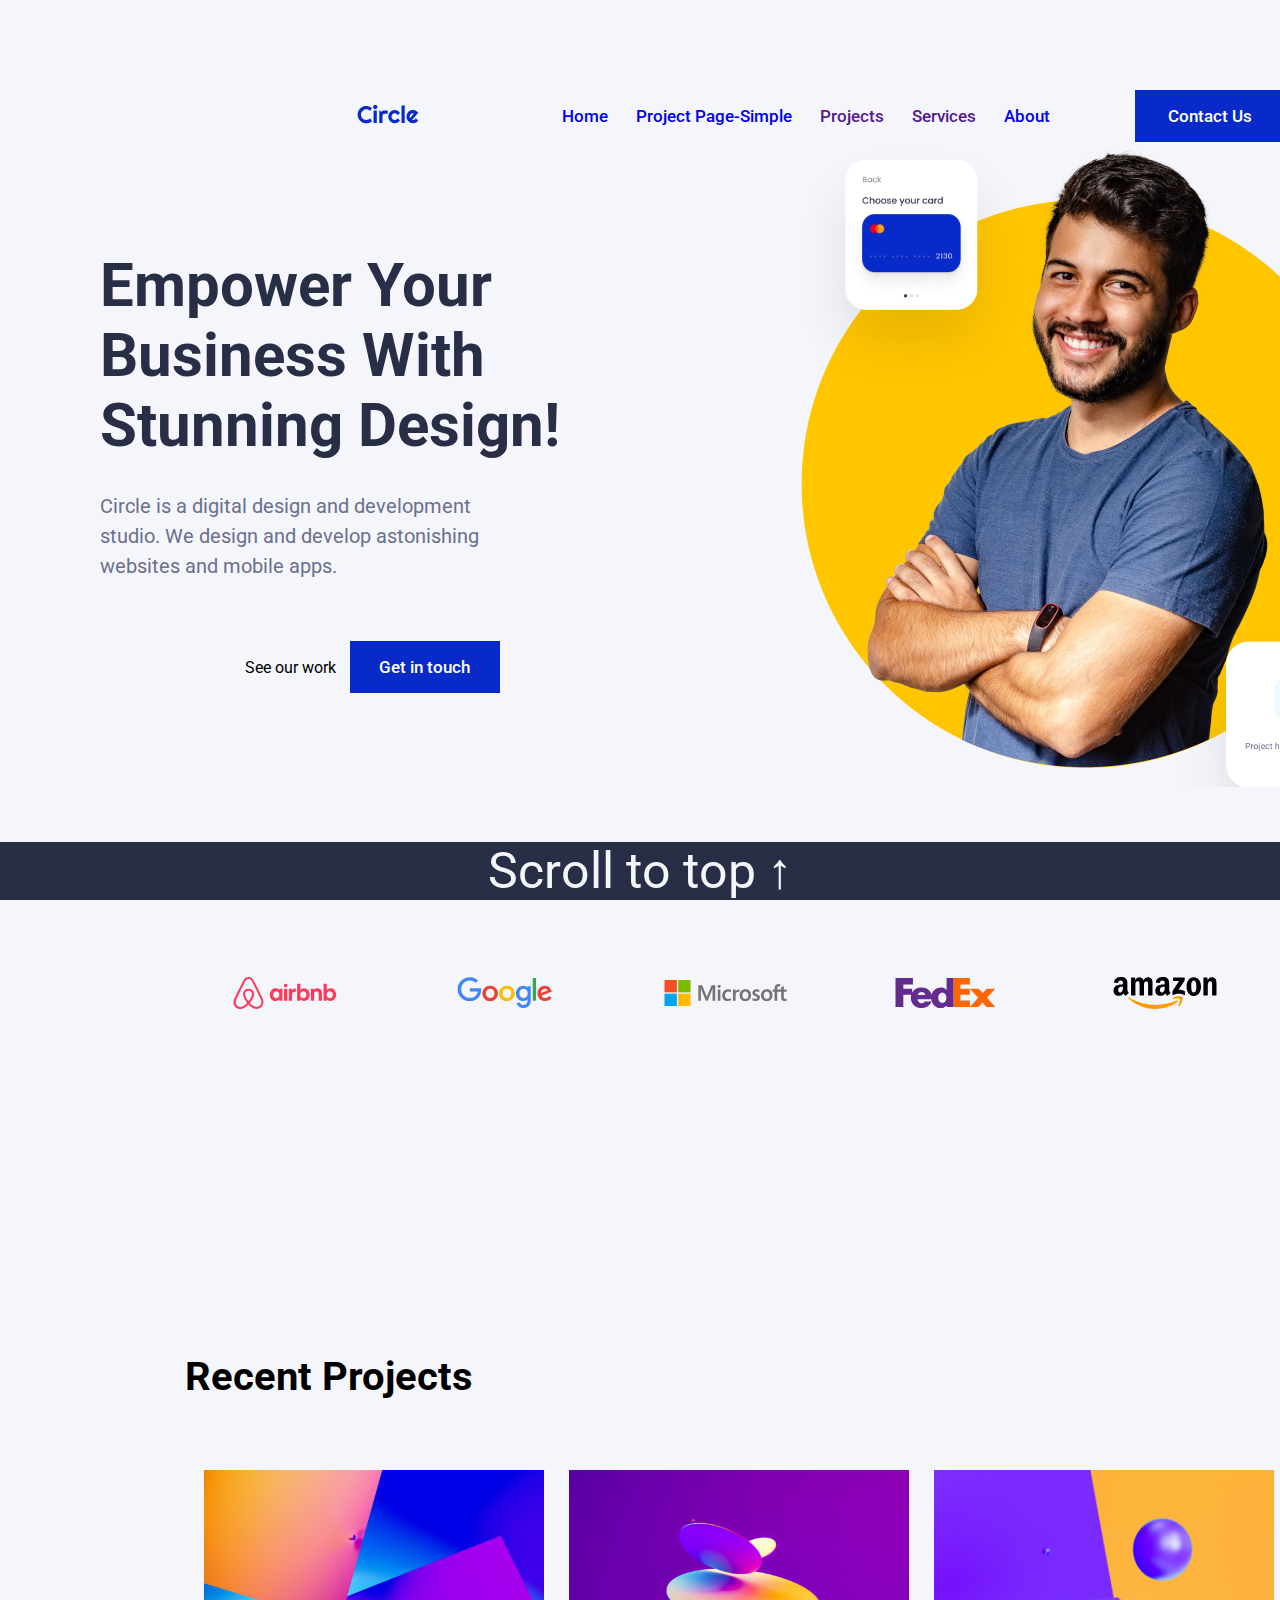
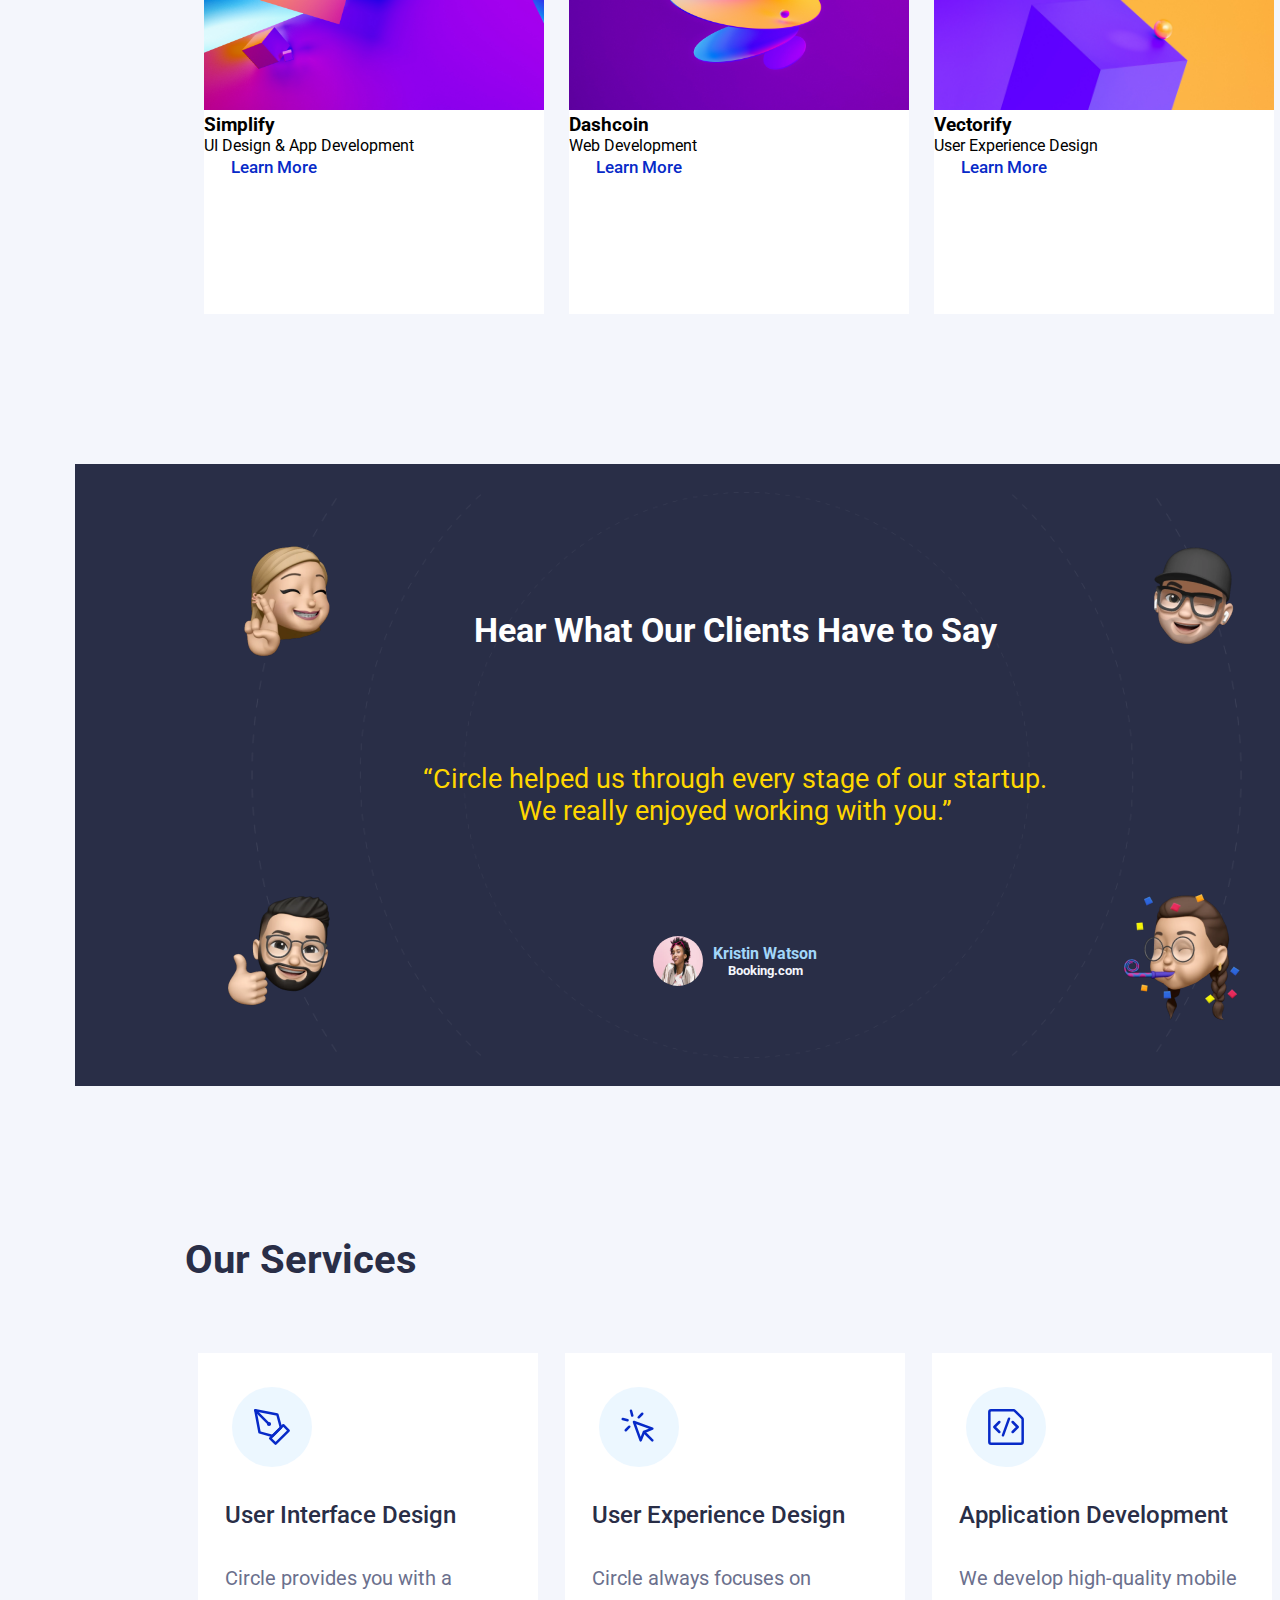
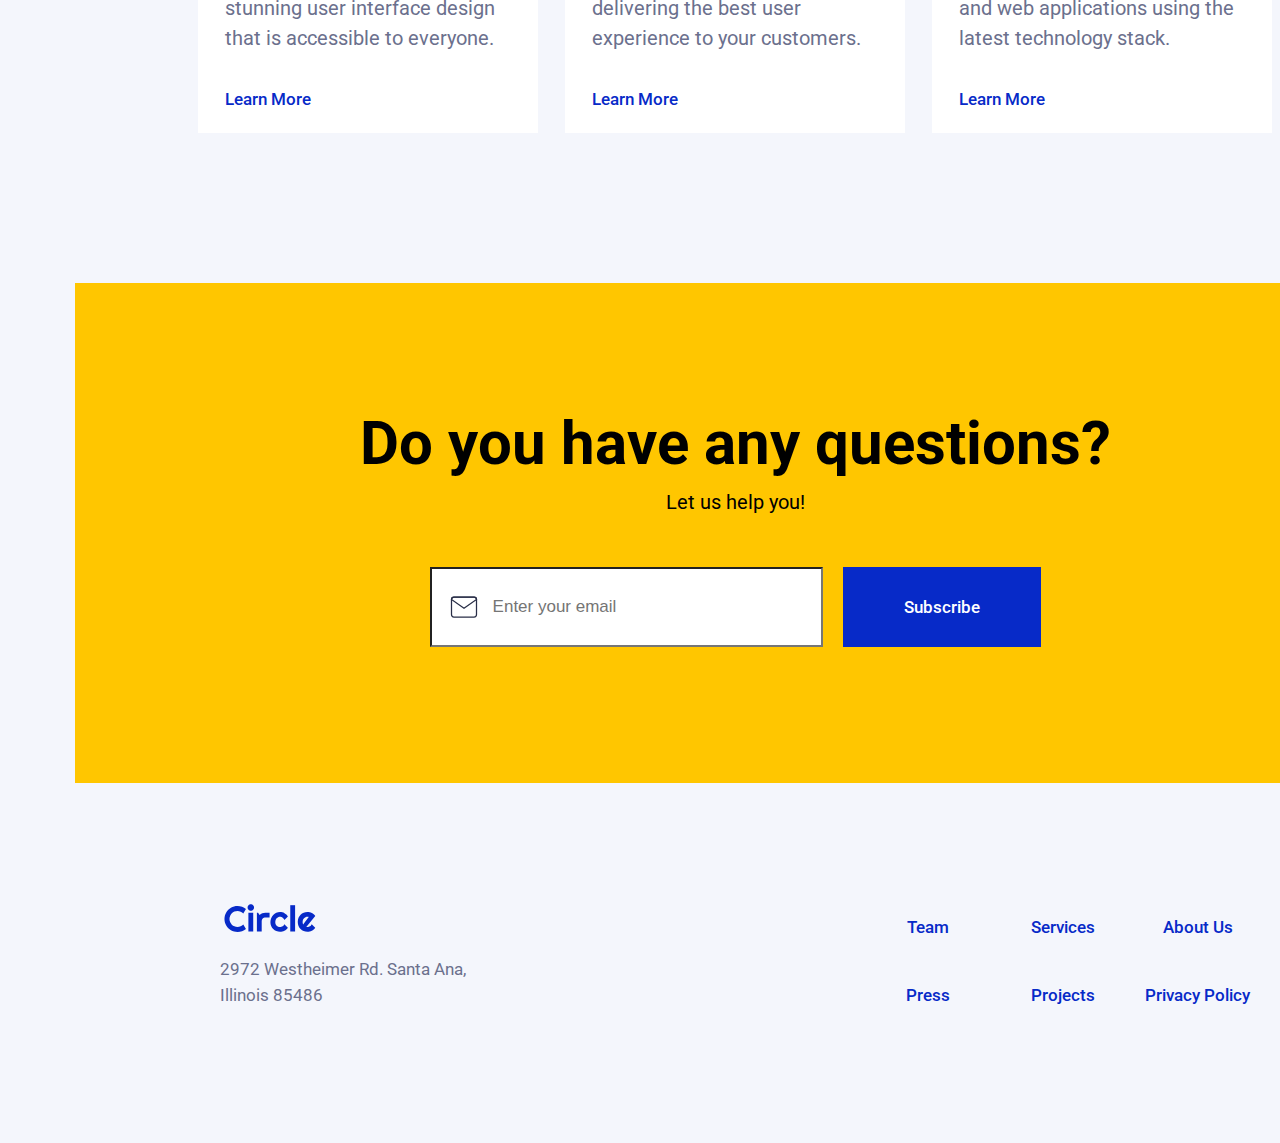
==== commit 227b52ff: "Pagina principal terminada pero  sin fetch" ====
--- a/index.html
+++ b/index.html
@@ -4,7 +4,7 @@
 <head>
   <meta charset="UTF-8" />
   <meta http-equiv="X-UA-Compatible" content="IE=edge" />
-  <meta name="viewport" content="width=device-width, initial-scale=1.0" />
+  <meta name="viewport" content="width=device-width, initial-scale=1.0"  />
   <title>Circle Agency</title>
   <link rel="stylesheet" href="/resources/styles/style.css">
 </head>
@@ -80,9 +80,9 @@
       </div>
       <div><a href="https://www.fedex.com/" target="_blank" ><img src="./resources/images/logos/fedex-logo.svg" alt="FedEx Logo" /></a>
         
-      </div><a href="https://www.amazon.com/" target="_blank"><img src="./resources/images/logos/amazon-logo.svg" alt="Amazon Logo" /></a>
-      <div id="amazon">
-        
+      </div>
+      <div><a href="https://www.amazon.com/" target="_blank"><img src="./resources/images/logos/amazon-logo.svg" alt="Amazon Logo" /></a>
+             
       </div>
 
 
--- a/resources/styles/style.css
+++ b/resources/styles/style.css
@@ -27,12 +27,13 @@
 
 @media (max-width:767) {
   .conteiner {
-    max-width: none;
+   max-width: none;
   }
-}
+  }
+
 .conteiner{
   padding: 15px;
-
+display: grid;
 }
 /* asignamos font-family "Roboto" y sant-serif a nuestro projecto */
 body {
@@ -129,7 +130,7 @@
   display: flex;
   justify-content: space-between;
   align-items: center;
-  margin: auto;
+  margin: 10rem;
 
 }
 
@@ -142,7 +143,6 @@
   font-size: 2.5rem;
   margin-top: 150px;
   margin-bottom: 70px;
-  margin-inline: 170px;
 }
 
 .projects-container {
@@ -154,7 +154,9 @@
   max-width: 1063px;
   margin: auto;
 }
-
+#projects{
+  margin-inline: 170px;
+}
 .project {
 
   width: 340px;
@@ -193,7 +195,6 @@
   background-size: 91%;
   background-repeat: no-repeat;
   margin-top: 150px;
-  max-width: 1320px;
   text-align: center;
   display: flex;
   flex-direction: column;
@@ -302,7 +303,7 @@
   display: flex;
   flex-direction: row-reverse;
   align-items: center;
-  justify-content: space-around;
+ 
   width: 1440px;
   height: 650px;
 }
@@ -342,7 +343,6 @@
   width: 530px;
   height: 422px;
   position: relative;
-  left: 170px;
 }
 
 .contentHero h1 {
@@ -402,6 +402,7 @@
   justify-content: space-around;
   width: 1100px;
   height: 380px;
+  margin-inline: 170px;
 
 }
 
@@ -448,7 +449,6 @@
   border-radius: 100px;
   margin: 34px 0 0 34px;
 }
-.projects-container {}
 
 #services h2 {
   font-style: normal;
@@ -581,9 +581,9 @@
 /* ----------------------------------------------------------------------------- */
 .footer {
   display: flex;
-  justify-content: space-between;
   margin-top: 120px;
   margin-bottom: 120px;
+  margin-inline: initial;
 }
 
 .logoBotom {
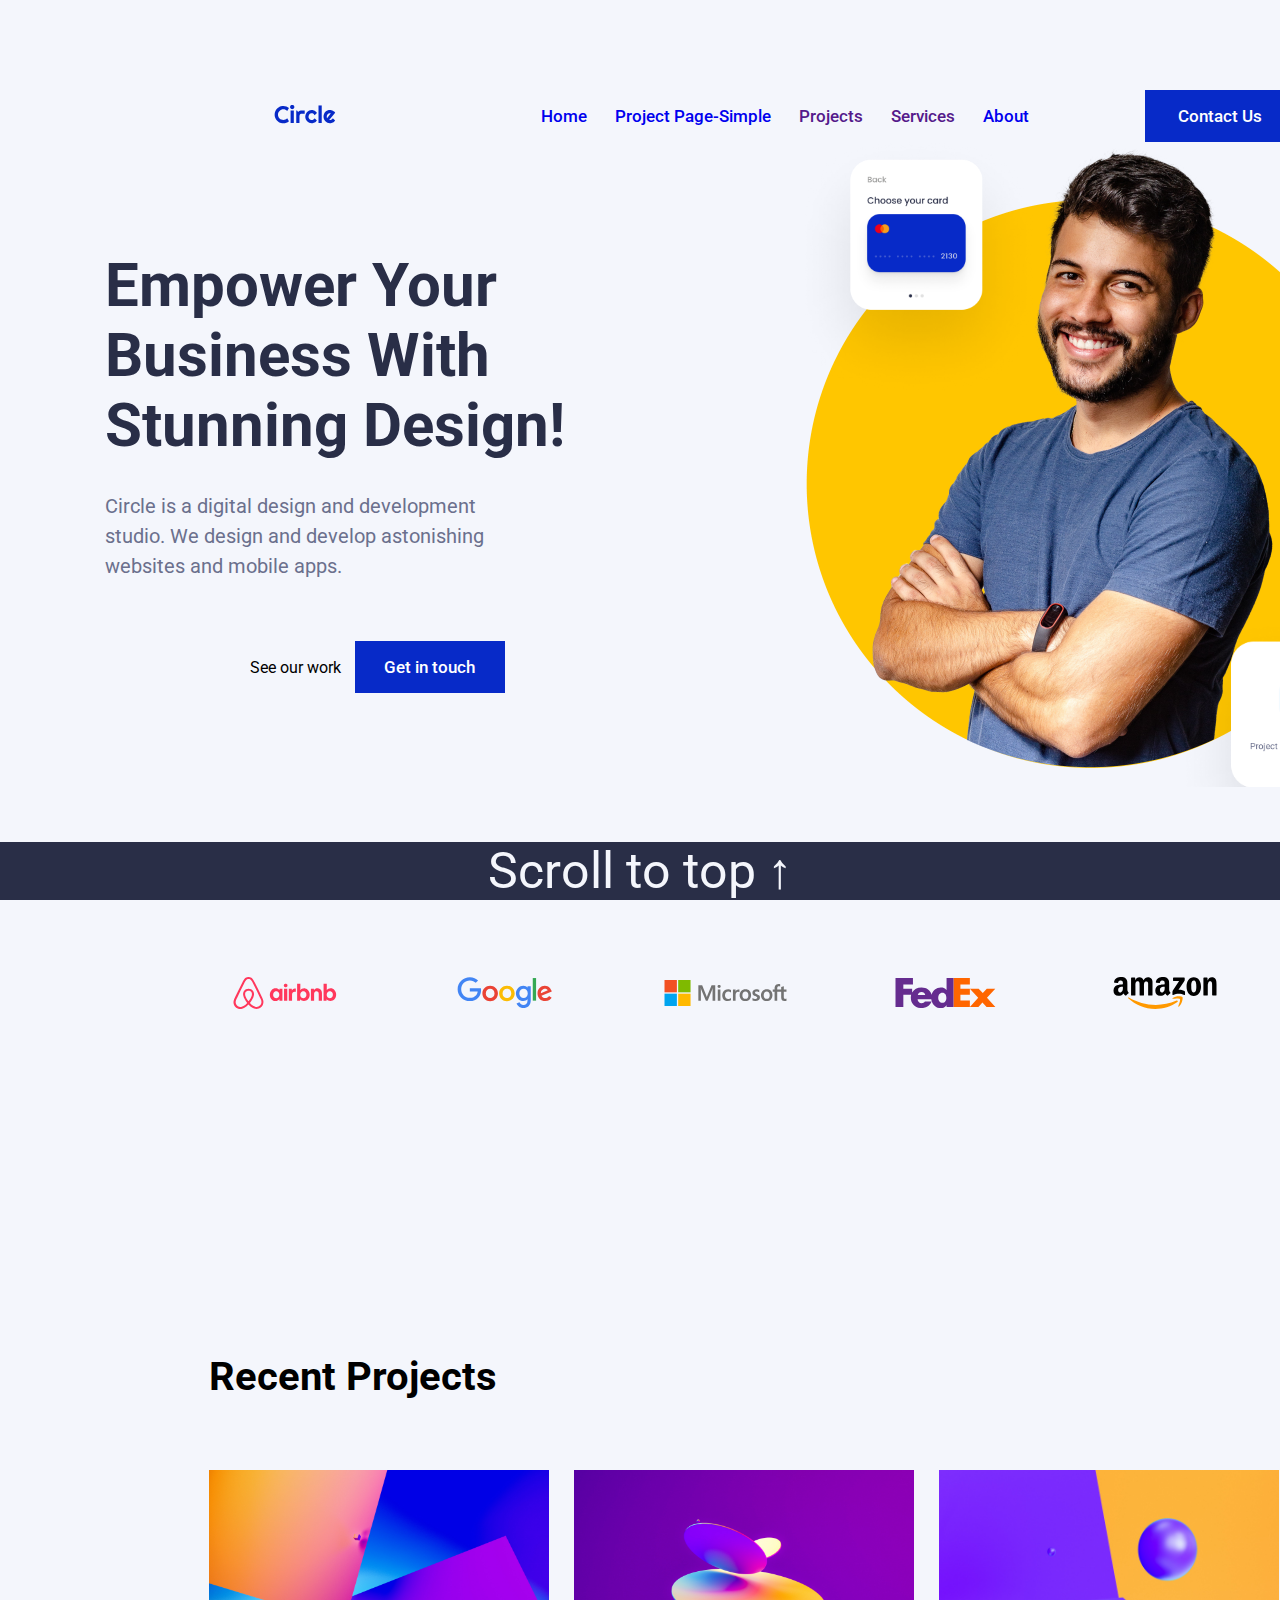
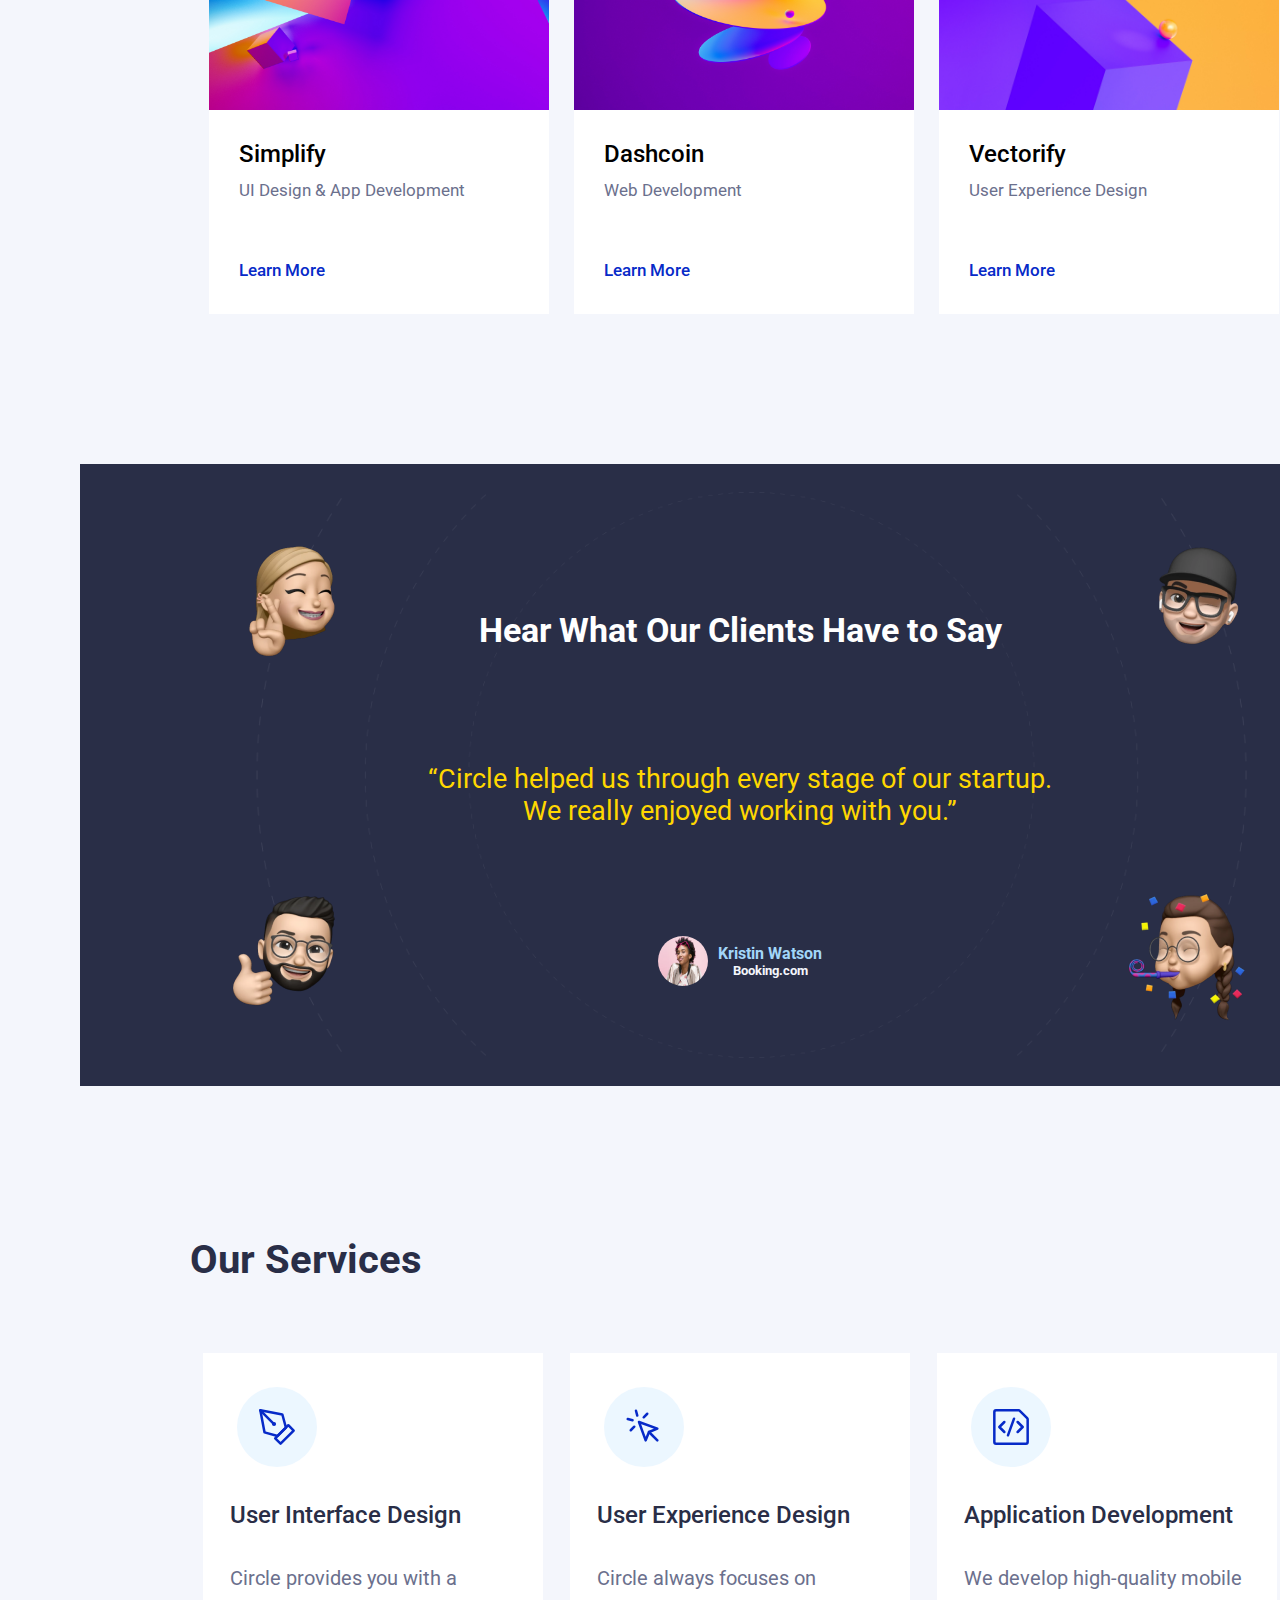
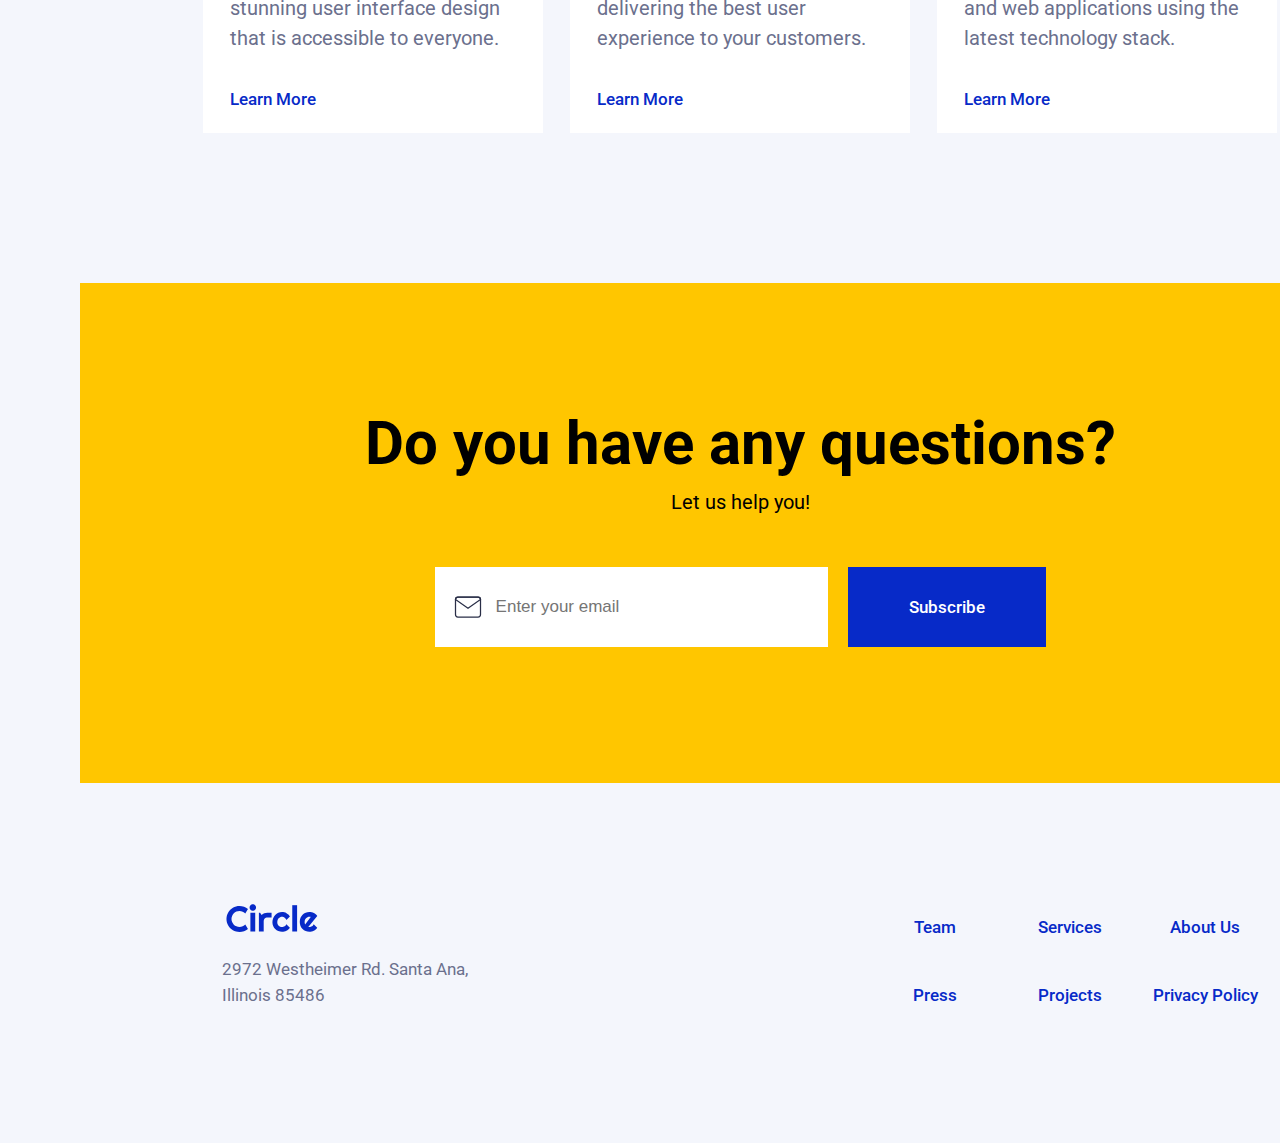
==== commit babd2d13: "Trabajando con la pagina 'contact Us'" ====
--- a/index.html
+++ b/index.html
@@ -10,7 +10,7 @@
 </head>
 
 <body>
-  <div><a id='scroolToTop'></div>
+  <div id="scroolToTop"></div>
   <!--  1. Hacemos header con menu y con "burger" icon para moviles  
 asignamos los classes para facilital nuestro trabajo enb futuro
 -->
@@ -18,7 +18,7 @@
     <header class="header">
       <div class="header__content _container">
 
-        <div class="logo"><a href="/Home.html"><img src="/resources/images/logos/circle.svg"
+        <div class="logo"><a href="/index.html"><img src="/resources/images/logos/circle.svg"
               alt="logo de Circle Agency"></a></div>
         <div class="header__menu menu">
 
@@ -143,7 +143,7 @@
 
         <div class="service">
           <div id="campo1"></div>
-          <h3>User Interface Design</h3>
+          <h3 id="qwerty">User Interface Design</h3>
           <p>
             Circle provides you with a stunning user interface design that is
             accessible to everyone.
@@ -211,7 +211,7 @@
       </div>
     </footer>
   </div>
-    <div><a href="#top" class="scroolToTop">Scroll to top ↑</a></div>
+    <div><a href="#top" id="scroolToTop" class="scroolToTop">Scroll to top ↑</a></div>
     <script src="/resources/js/contact.js"></script>
     <script src="/resources/js/index.js"></script>
     <script src="/resources/js/project.js"></script>
--- a/resources/styles/style.css
+++ b/resources/styles/style.css
@@ -27,14 +27,15 @@
 
 @media (max-width:767) {
   .conteiner {
-   max-width: none;
+    max-width: none;
   }
-  }
-
-.conteiner{
+}
+
+.conteiner {
   padding: 15px;
-display: grid;
-}
+  display: grid;
+}
+
 /* asignamos font-family "Roboto" y sant-serif a nuestro projecto */
 body {
   font-family: "Roboto", sans-serif;
@@ -59,8 +60,8 @@
   align-items: center;
   width: 80vw;
   align-items: center;
-  margin: 75px auto;
-  width: 1100px;
+  margin: 75px 170px;
+  width: 1110px;
 }
 
 .header__menu {}
@@ -154,9 +155,11 @@
   max-width: 1063px;
   margin: auto;
 }
-#projects{
-  margin-inline: 170px;
-}
+
+#projects {
+  /* margin-inline: 170px; */
+}
+
 .project {
 
   width: 340px;
@@ -165,16 +168,36 @@
   top: 117px;
   overflow: hidden;
   background-color: #FFFFFF;
+  display: flex;
+  flex-direction: column;
+  /* justify-content: space-between; */
+}
+
+.project h3 {
+  margin: 30px 0px 0px 30px;
+  font-weight: 500;
+  font-size: 24px;
+  line-height: 28px;
+
+}
+
+.project p {
+  margin: 10px 0 0 30px;
+  color: #6B708D;
+  font-weight: 400;
+  font-size: 17px;
+  line-height: 150%;
 }
 
 .project a {
-  margin: 0px 27px;
+  /* margin: 0px 27px; */
   text-decoration: none;
   color: #072AC8;
   font-style: normal;
   font-weight: 500;
   font-size: 17px;
   line-height: 150%;
+  margin: 54px 0 0 30px;
 }
 
 .pageContainer {
@@ -303,7 +326,7 @@
   display: flex;
   flex-direction: row-reverse;
   align-items: center;
- 
+
   width: 1440px;
   height: 650px;
 }
@@ -417,7 +440,7 @@
 
 #campo1 {
   background-image: url(/resources/images/services-section/icons/1.svg);
-  background-position: center ;
+  background-position: center;
   background-repeat: no-repeat;
   width: 80px;
   height: 80px;
@@ -430,7 +453,7 @@
 
 #campo2 {
   background-image: url(/resources/images/services-section/icons/2.svg);
-  background-position: center ;
+  background-position: center;
   background-repeat: no-repeat;
   width: 80px;
   height: 80px;
@@ -441,7 +464,7 @@
 
 #campo3 {
   background-image: url(/resources/images/services-section/icons/3.svg);
-  background-position: center ;
+  background-position: center;
   background-repeat: no-repeat;
   width: 80px;
   height: 80px;
@@ -563,7 +586,7 @@
   font-weight: 400;
   font-size: 17px;
   line-height: 150%;
-
+  border: 0;
 }
 
 #subscribeBtn {
@@ -573,7 +596,6 @@
   justify-content: center;
   align-items: center;
   margin-left: 20px;
-
 }
 
 /* ----------------------------------------------------------------------------- */
@@ -622,7 +644,38 @@
   align-items: end;
 }
 
-.scroolToTop {
+
+
+/* --------------------------------------------------------------------------- */
+/* ------------------------------ MEDIA QUERIES ------------------------------ */
+/* --------------------------------------------------------------------------- */
+
+/* ------------------------- Smaller than 990px (tablet) ------------------------- */
+@media (max-width: 990px) {
+
+  /* Your CSS code goes here */
+}
+
+/* ------------------------- Smaller than 766px (mobile) ------------------------- */
+@media (max-width: 766px) {
+  .class {
+    condicion: llave;
+
+  }
+
+  /* Your CSS code goes here */
+}
+
+/* ------------------------------ Hamburguer menu ------------------------------ */
+
+/* Your CSS code goes here */
+
+/* ------------------------------ Alert ------------------------------ */
+
+/* Your CSS code goes here */
+
+/* ------------------------------ Sticky scroll bar ------------------------------ */
+#scroolToTop {
   background-color: #292E47;
   color: #F4F6FC;
   text-decoration: none;
@@ -632,36 +685,8 @@
   text-align: center;
   left: 0;
   width: 100%;
-}
-
-/* --------------------------------------------------------------------------- */
-/* ------------------------------ MEDIA QUERIES ------------------------------ */
-/* --------------------------------------------------------------------------- */
-
-/* ------------------------- Smaller than 990px (tablet) ------------------------- */
-@media (max-width: 990px) {
-
-  /* Your CSS code goes here */
-}
-
-/* ------------------------- Smaller than 766px (mobile) ------------------------- */
-@media (max-width: 766px) {
-  .class {
-    condicion: llave;
-
-  }
-
-  /* Your CSS code goes here */
-}
-
-/* ------------------------------ Hamburguer menu ------------------------------ */
-
-/* Your CSS code goes here */
-
-/* ------------------------------ Alert ------------------------------ */
-
-/* Your CSS code goes here */
-
-/* ------------------------------ Sticky scroll bar ------------------------------ */
+
+  /* display: none;  */
+}
 
 /* Your CSS code goes here */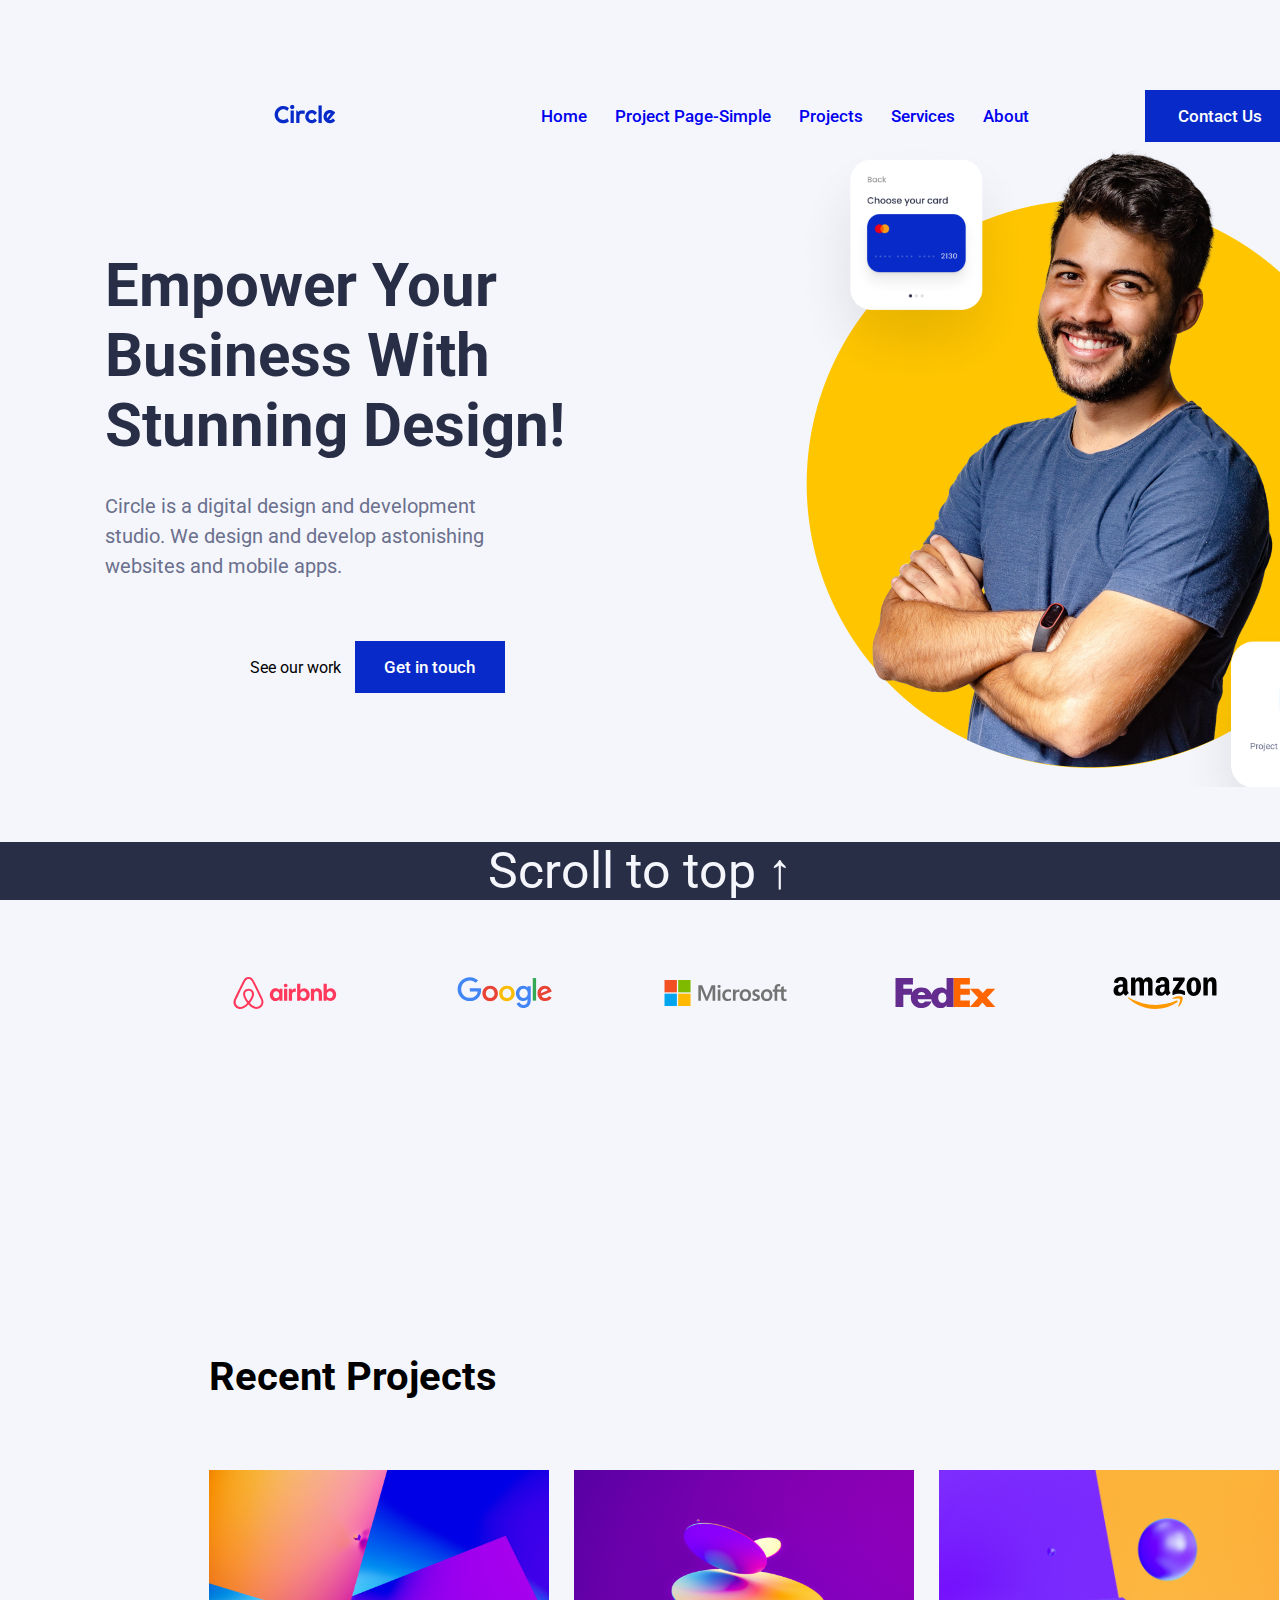
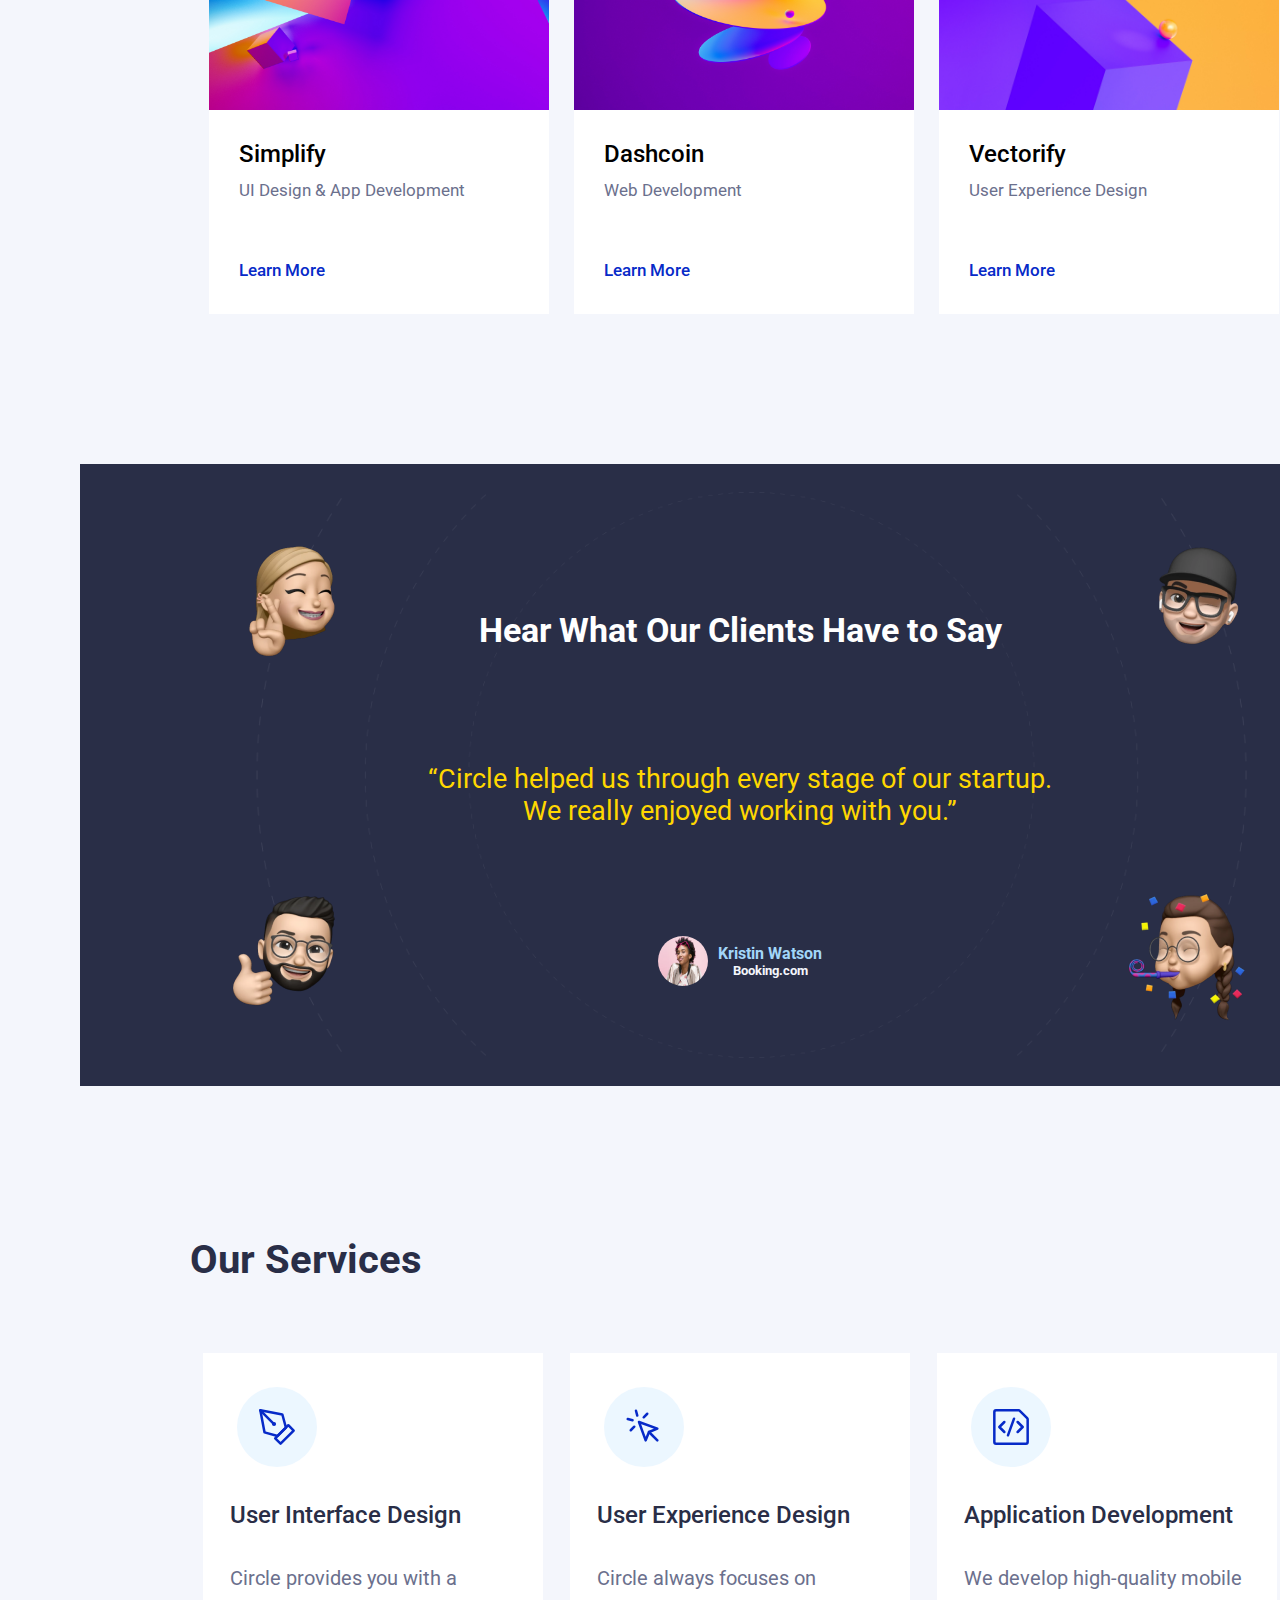
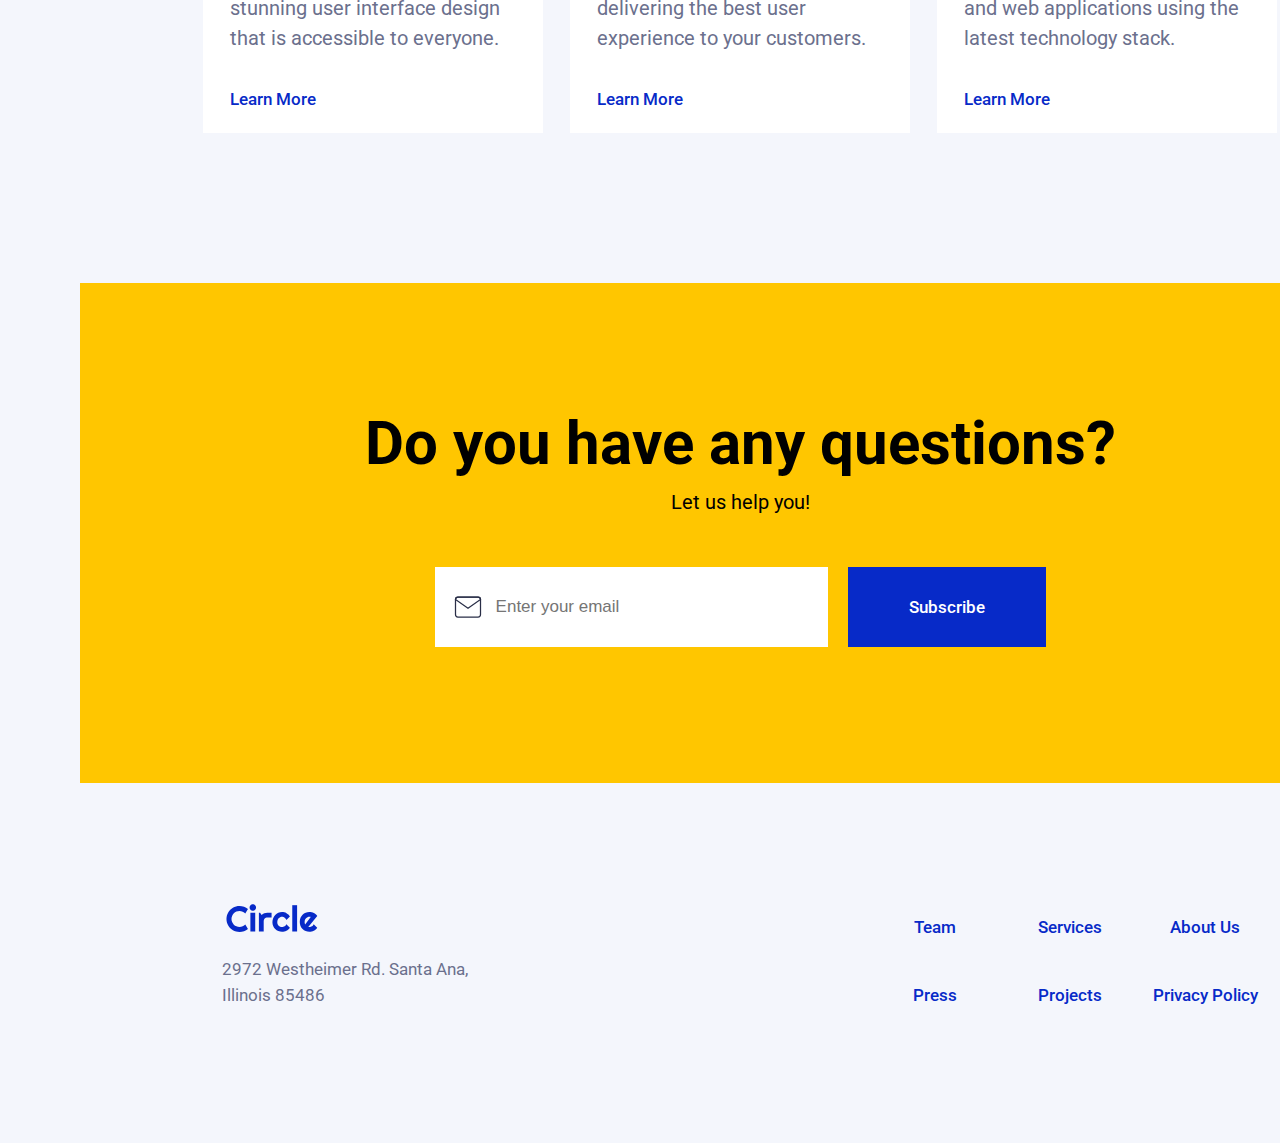
==== commit 1ea0ed4e: "Proecto con paginas index.html, progects y contct Us" ====
--- a/index.html
+++ b/index.html
@@ -4,7 +4,7 @@
 <head>
   <meta charset="UTF-8" />
   <meta http-equiv="X-UA-Compatible" content="IE=edge" />
-  <meta name="viewport" content="width=device-width, initial-scale=1.0"  />
+  <meta name="viewport" content="width=device-width, initial-scale=1.0" />
   <title>Circle Agency</title>
   <link rel="stylesheet" href="/resources/styles/style.css">
 </head>
@@ -32,8 +32,8 @@
             <ul class="menu__list">
               <li><a href="#" class="menu-link">Home</a></li>
               <li><a href="/project.html" class="menu-link">Project Page-Simple</a></li>
-              <li><a href="" class="menu-link">Projects</a></li>
-              <li><a href="" class="menu-link">Services</a></li>
+              <li><a href="#projects" class="menu-link">Projects</a></li>
+              <li><a href="#services" class="menu-link">Services</a></li>
               <li><a href="/about-us.html" class="menu-link">About</a></li>
             </ul>
           </nav>
@@ -68,21 +68,26 @@
           </div>
     </section>
     <section id="brands" class="clients">
-      <div> <a href="https://www.airbnb.es/" target="_blank" ><img src="/resources/images/logos/airbnb-logo.svg" alt="Airbnb Logo" /></a>
-        
+      <div> <a href="https://www.airbnb.es/" target="_blank"><img src="/resources/images/logos/airbnb-logo.svg"
+            alt="Airbnb Logo" /></a>
+
       </div>
       <div>
-<a href="https://www.google.com/" target="_blank" ><img src="./resources/images/logos/google-logo.svg" alt="Google Logo" /></a>
-        
-      </div>
-      <div><a href="https://www.microsoft.com/" target="_blank" ><img src="./resources/images/logos/microsoft-logo.svg" alt="Microsoft Logo" /></a>
-        
-      </div>
-      <div><a href="https://www.fedex.com/" target="_blank" ><img src="./resources/images/logos/fedex-logo.svg" alt="FedEx Logo" /></a>
-        
-      </div>
-      <div><a href="https://www.amazon.com/" target="_blank"><img src="./resources/images/logos/amazon-logo.svg" alt="Amazon Logo" /></a>
-             
+        <a href="https://www.google.com/" target="_blank"><img src="./resources/images/logos/google-logo.svg"
+            alt="Google Logo" /></a>
+
+      </div>
+      <div><a href="https://www.microsoft.com/" target="_blank"><img src="./resources/images/logos/microsoft-logo.svg"
+            alt="Microsoft Logo" /></a>
+
+      </div>
+      <div><a href="https://www.fedex.com/" target="_blank"><img src="./resources/images/logos/fedex-logo.svg"
+            alt="FedEx Logo" /></a>
+
+      </div>
+      <div><a href="https://www.amazon.com/" target="_blank"><img src="./resources/images/logos/amazon-logo.svg"
+            alt="Amazon Logo" /></a>
+
       </div>
 
 
@@ -93,13 +98,13 @@
         <h2>Recent Projects</h2>
       </div>
       <div class="projects-container">
-        <div class="project">
+        <div id="project1" class="project">
           <img src="./resources/images/projects-section/1.jpg" alt="">
           <h3>Simplify</h3>
           <p>UI Design & App Development</p>
           <a href="#">Learn More</a>
         </div>
-        <div class="project">
+        <div id="project2" class="project">
           <img src="./resources/images/projects-section/2.jpg" alt="">
           <h3>Dashcoin</h3>
           <p>Web Development</p>
@@ -143,7 +148,7 @@
 
         <div class="service">
           <div id="campo1"></div>
-          <h3 id="qwerty">User Interface Design</h3>
+          <h3>User Interface Design</h3>
           <p>
             Circle provides you with a stunning user interface design that is
             accessible to everyone.
@@ -211,9 +216,9 @@
       </div>
     </footer>
   </div>
-    <div><a href="#top" id="scroolToTop" class="scroolToTop">Scroll to top ↑</a></div>
-    <script src="/resources/js/contact.js"></script>
-    <script src="/resources/js/index.js"></script>
-    <script src="/resources/js/project.js"></script>
+  <div><a href="#top" id="scrollToTop" class="scrollToTop">Scroll to top ↑</a></div>
+  <script src="/resources/js/contact.js"></script>
+  <script src="/resources/js/index.js"></script>
+  <script src="/resources/js/project.js"></script>
 
 </body>--- a/resources/styles/style.css
+++ b/resources/styles/style.css
@@ -527,7 +527,71 @@
 
 /* ----------------------------------------------------------------------------- */
 /* ------------------------------ CONTACT-US html ------------------------------ */
-/* ----------------------------------------------------------------------------- */
+
+
+.mainSection {
+  width: 1100px;
+  margin-top: 140px;
+}
+
+.img-container {
+  margin-top: 80px;
+}
+
+.img-container img {
+  height: 444px;
+  width: 100%;
+}
+
+.txt-container {
+  margin-top: 80px;
+  width: 1100px;
+  height: 420px;
+  font-weight: 400;
+  font-size: 20px;
+  line-height: 150%;
+  color: #6B708D;
+}
+
+.txt-container p {
+  margin: 0px 0px 10px;
+}
+
+.txt-title h1 {
+  height: 70px;
+  left: 170px;
+  top: 6px;
+  font-weight: 700;
+  font-size: 60px;
+  line-height: 70px;
+  color: #292E47;
+}
+
+.subtitle {
+  display: flex;
+  justify-content: space-between;
+  margin-top: 20px;
+}
+
+.subtitle h2 {
+  width: 550px;
+  height: 28px;
+  font-weight: 500;
+  font-size: 24px;
+  line-height: 28px;
+  color: #6B708D;
+}
+
+.subtitle h3 {
+  width: 550px;
+  height: 30px;
+  font-weight: 400;
+  font-size: 20px;
+  line-height: 150%;
+  text-align: right;
+  color: #292E47;
+  text-align: right;
+}
 
 /* ------------------------------ Form ------------------------------ */
 
@@ -675,18 +739,24 @@
 /* Your CSS code goes here */
 
 /* ------------------------------ Sticky scroll bar ------------------------------ */
-#scroolToTop {
+/* creamos estilos para el boton "scrollToTop" */
+.scrollToTop {
   background-color: #292E47;
   color: #F4F6FC;
   text-decoration: none;
-  bottom: 0px;
+  bottom: 0;
   font-size: 50px;
   position: fixed;
   text-align: center;
   left: 0;
   width: 100%;
-
-  /* display: none;  */
-}
-
-/* Your CSS code goes here */+  opacity: 1;
+  transition: opacity 0.3s ease-in-out;
+  pointer-events: auto;
+}
+
+/* utilisamos la clase .hidden para cambiar la transparencia y disponibilidad del botón según la posición de desplazamiento. */
+.scrollToTop.hidden {
+  opacity: 0;
+  pointer-events: none;
+}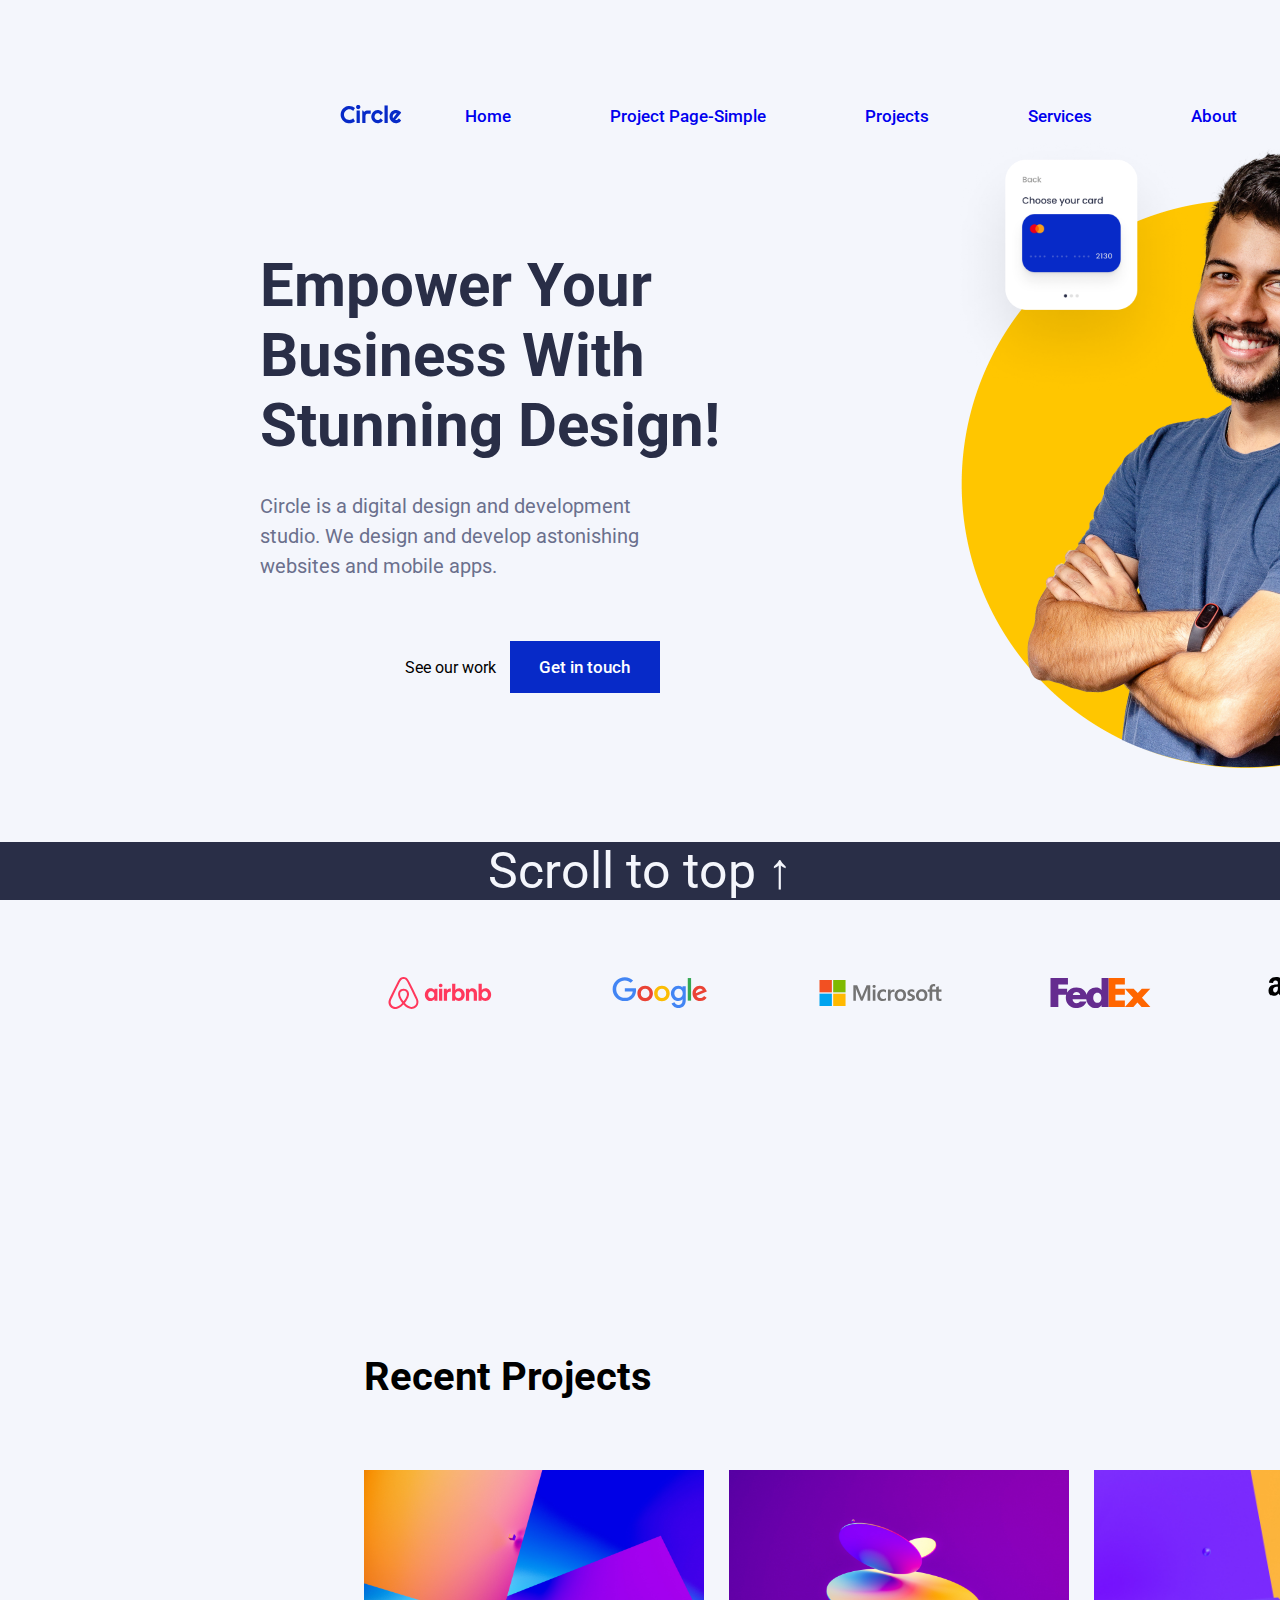
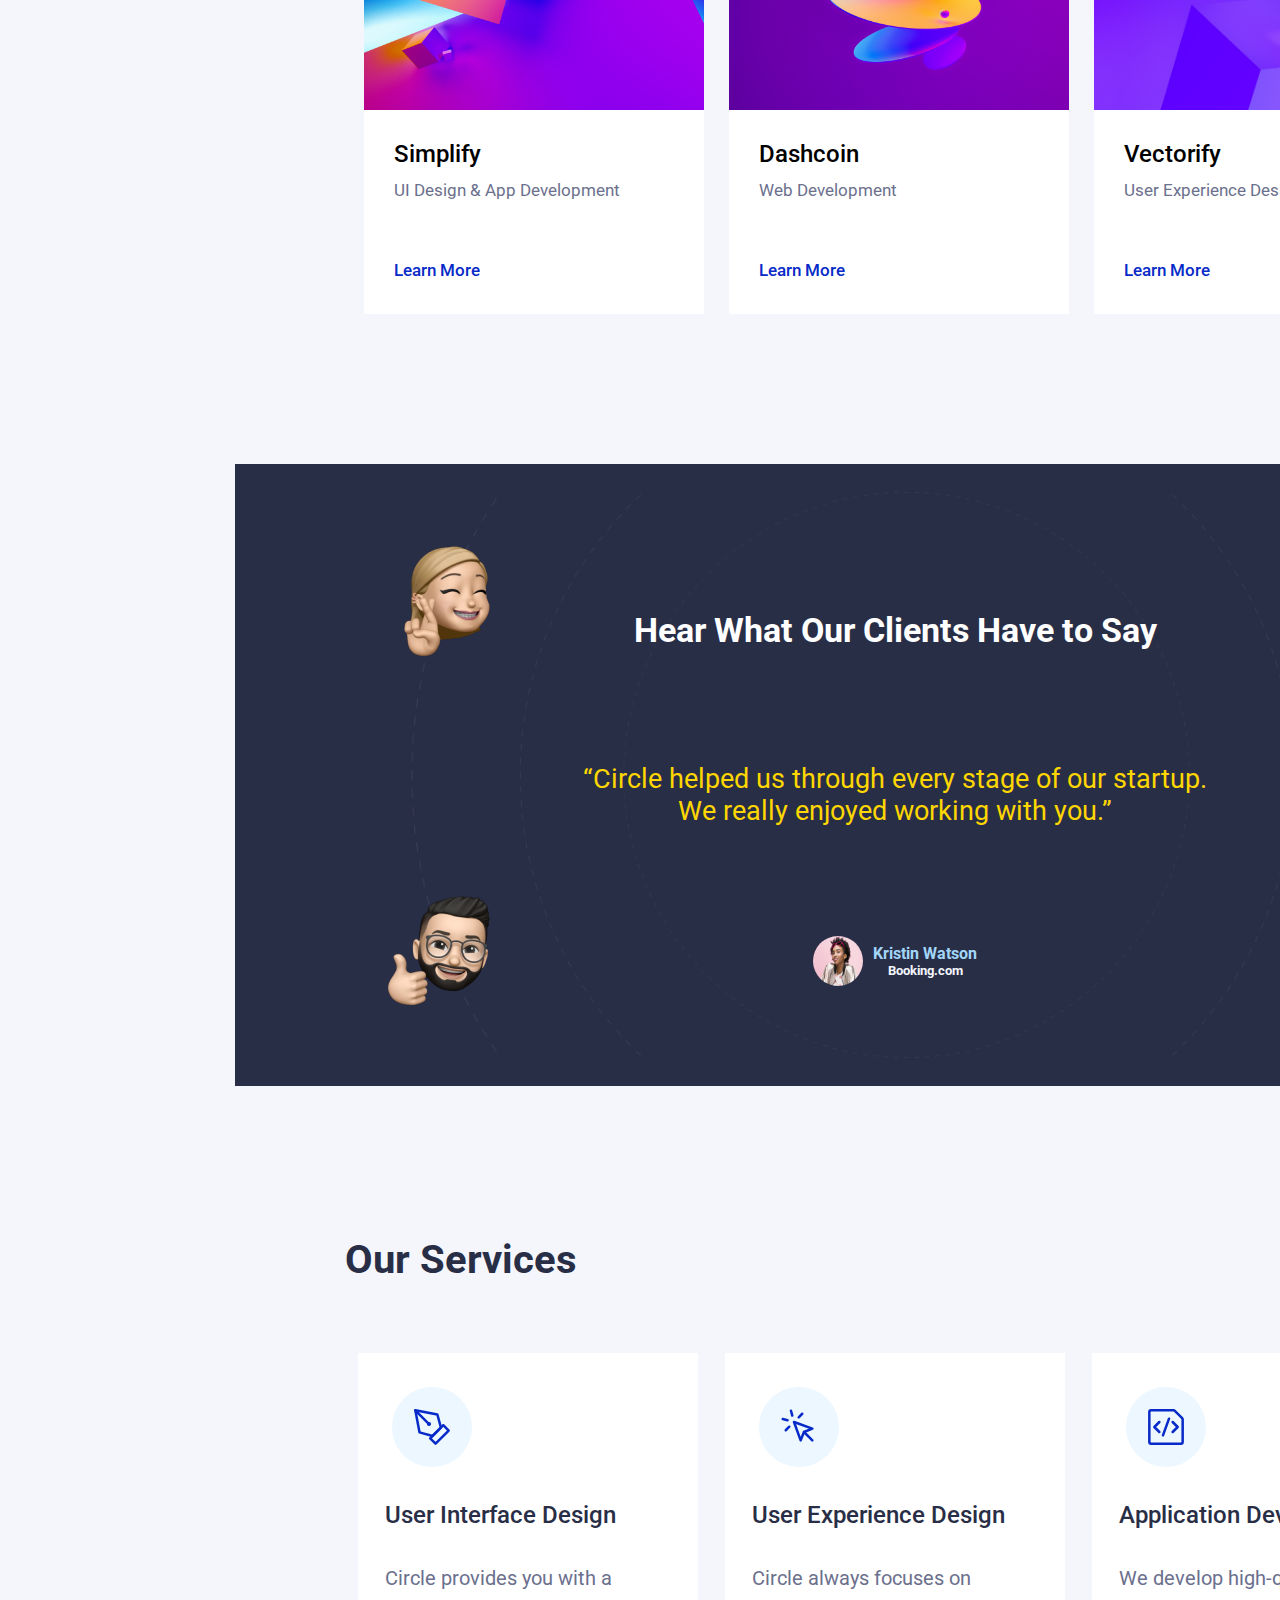
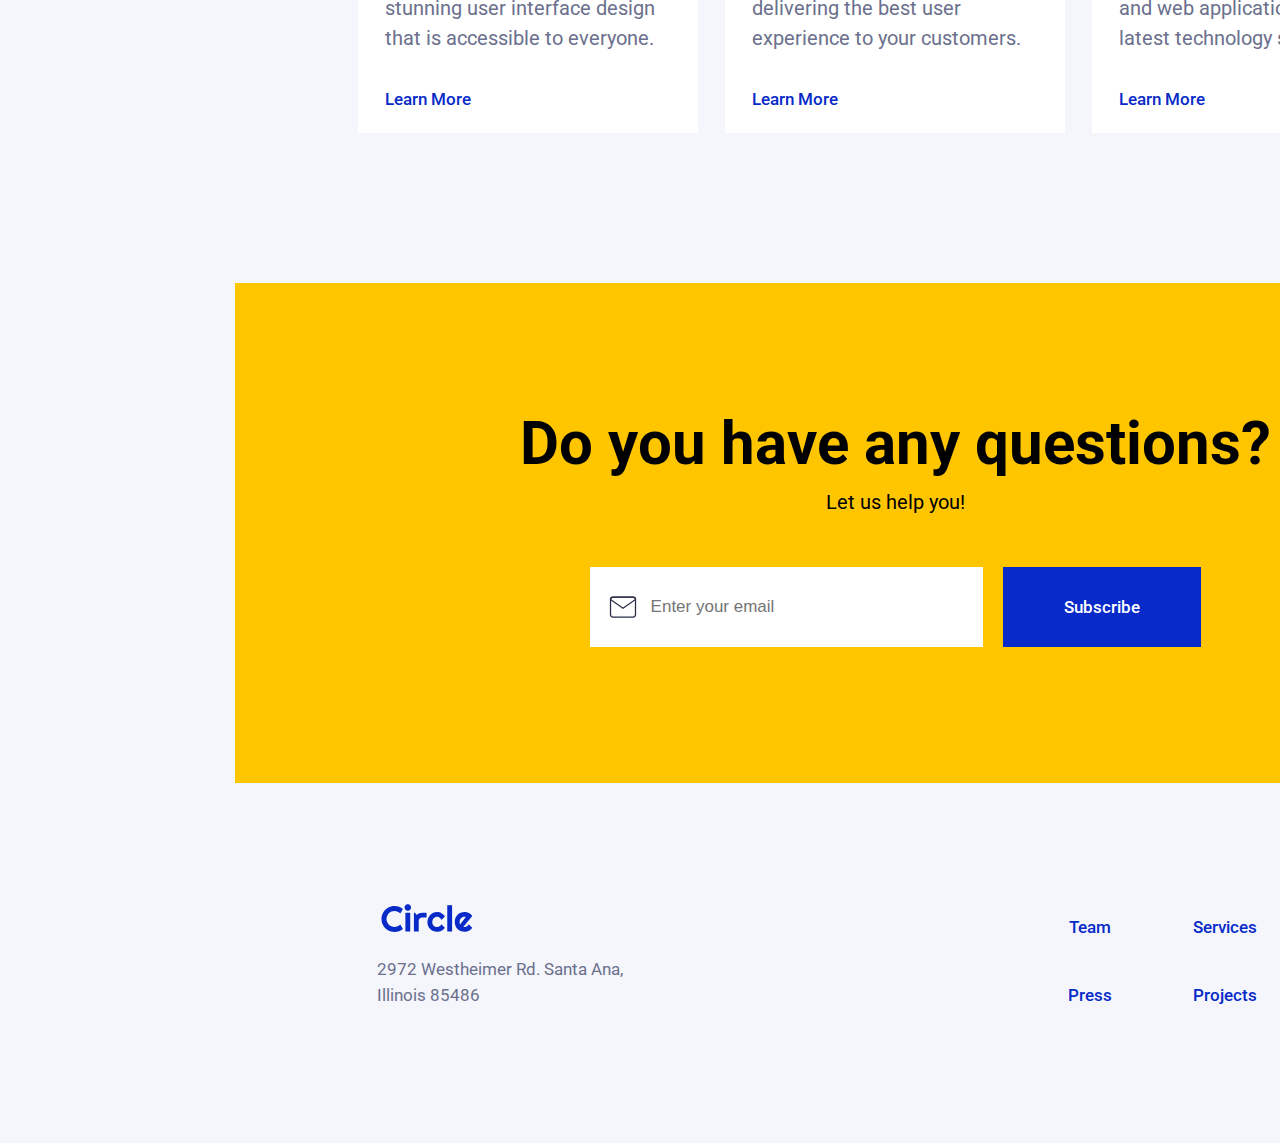
==== commit 4bd4bf30: "qwerty" ====
--- a/index.html
+++ b/index.html
@@ -11,18 +11,15 @@
 
 <body>
   <div id="scroolToTop"></div>
-  <!--  1. Hacemos header con menu y con "burger" icon para moviles  
-asignamos los classes para facilital nuestro trabajo enb futuro
--->
-  <div class="conteiner">
+
+  <div class="container">
     <header class="header">
-      <div class="header__content _container">
+      <div class="header__content _container ">
 
         <div class="logo"><a href="/index.html"><img src="/resources/images/logos/circle.svg"
               alt="logo de Circle Agency"></a></div>
         <div class="header__menu menu">
 
-          <!-- asignamos classe para "burger" -->
           <div class="menu__icon icon-menu">
             <span></span>
             <span></span>
@@ -42,8 +39,8 @@
           <a class="btn-blue" href="/contact-us.html">Contact Us</a>
         </div>
       </div>
-    </header>
-
+   </header>
+   
     <section class="heroSection">
       <div class="heroImage">
 
--- a/resources/styles/style.css
+++ b/resources/styles/style.css
@@ -1,39 +1,43 @@
-/*  Connectamos Fonts */
 @import url("https://fonts.googleapis.com/css2?family=Cinzel&family=Roboto:wght@100;300;400;500&display=swap");
 
 :root {
   --primary: #072ac8;
 }
 
-/* $maxWidthContainer:content 1320; */
-/* limpiamos margin y padding de nuestro projecto */
 * {
   margin: 0px auto;
   padding: 0px;
   box-sizing: border-box;
 }
 
-@media (max-width:1440) {
-  .conteiner {
-    max-width: 970;
+.container {
+  max-width: 100%;
+
+}
+
+
+@media (max-width:767px) {
+  .container {
+    max-width: 450px;
   }
 }
 
-@media (max-width:992) {
-  .conteiner {
-    max-width: 750;
+@media (max-width:992px) {
+  .container {
+    max-width: 750px;
   }
 }
 
-@media (max-width:767) {
-  .conteiner {
-    max-width: none;
+@media (max-width:1440px) {
+  .container {
+    max-width: 970px;
   }
 }
 
-.conteiner {
+.container {
   padding: 15px;
   display: grid;
+ 
 }
 
 /* asignamos font-family "Roboto" y sant-serif a nuestro projecto */
@@ -64,7 +68,9 @@
   width: 1110px;
 }
 
-.header__menu {}
+.header__menu {
+  width: -webkit-fill-available;
+}
 
 .menu__icon {
   position: static;
